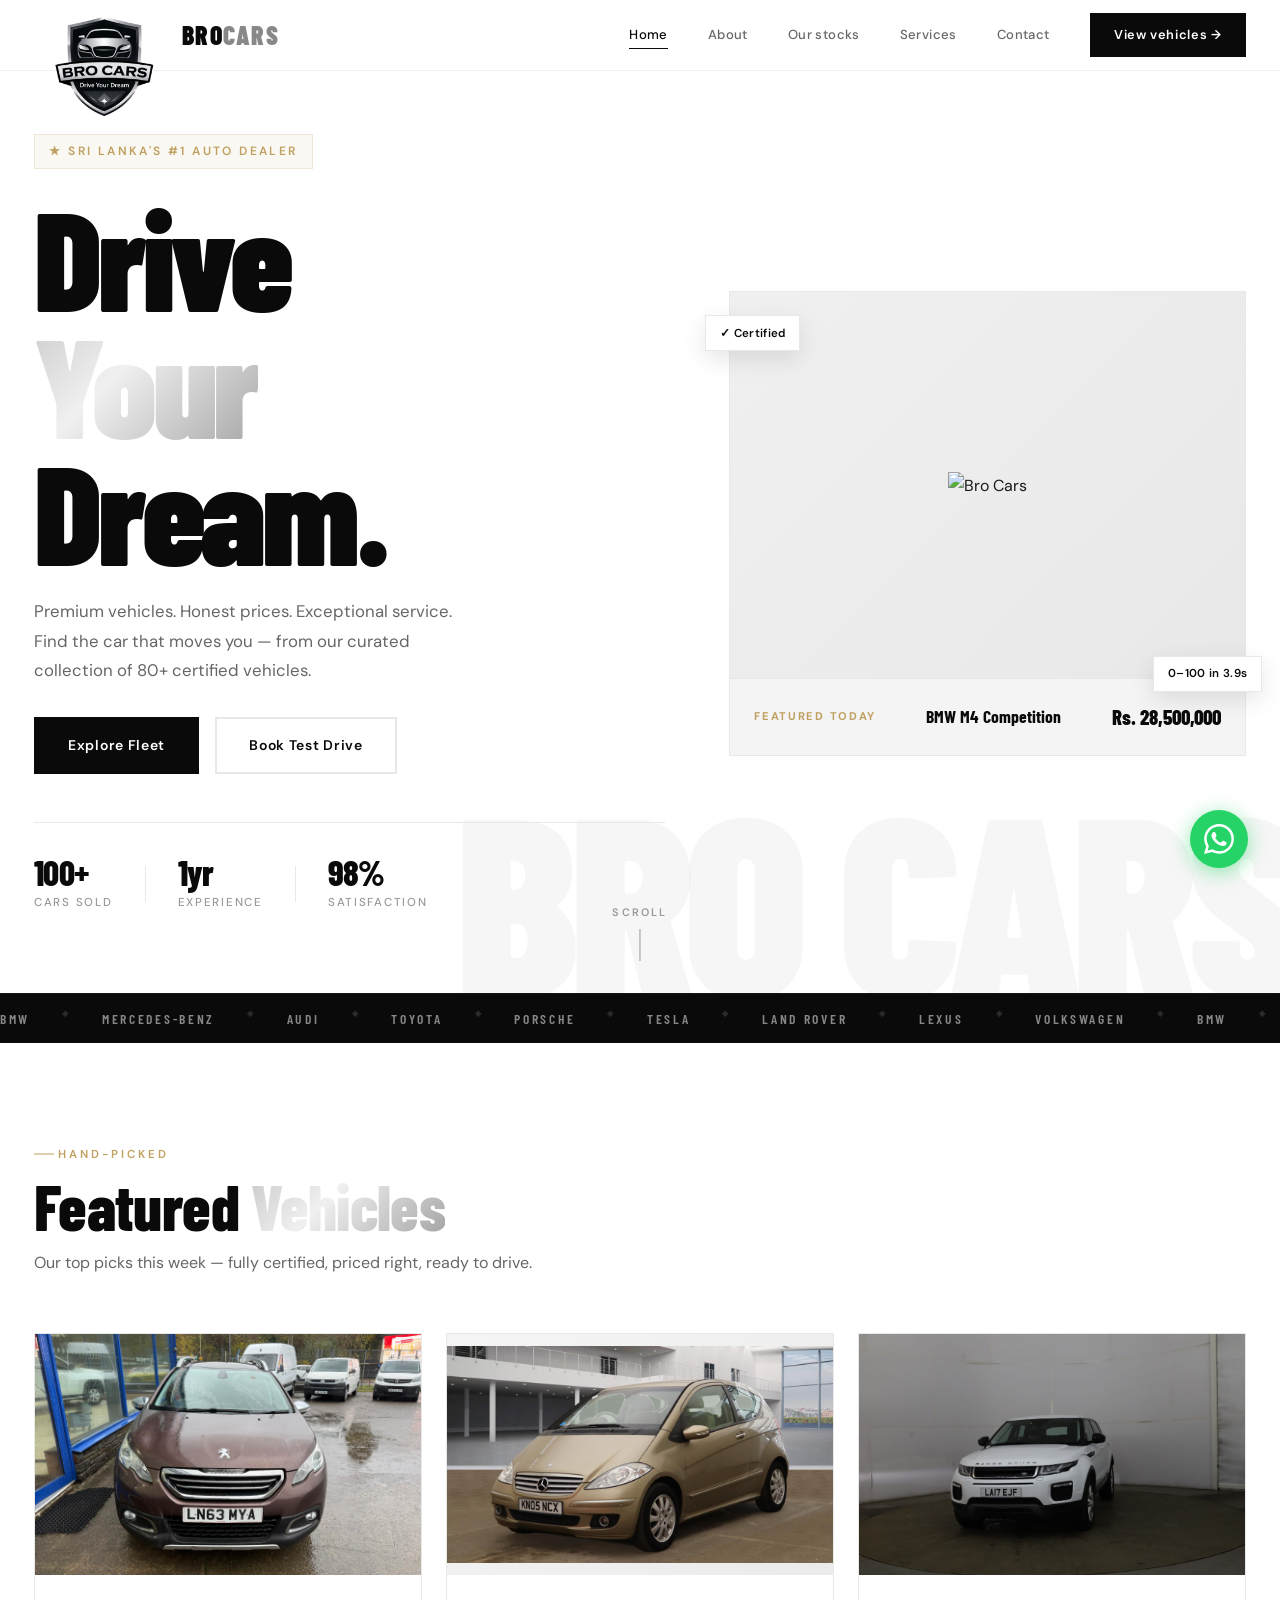
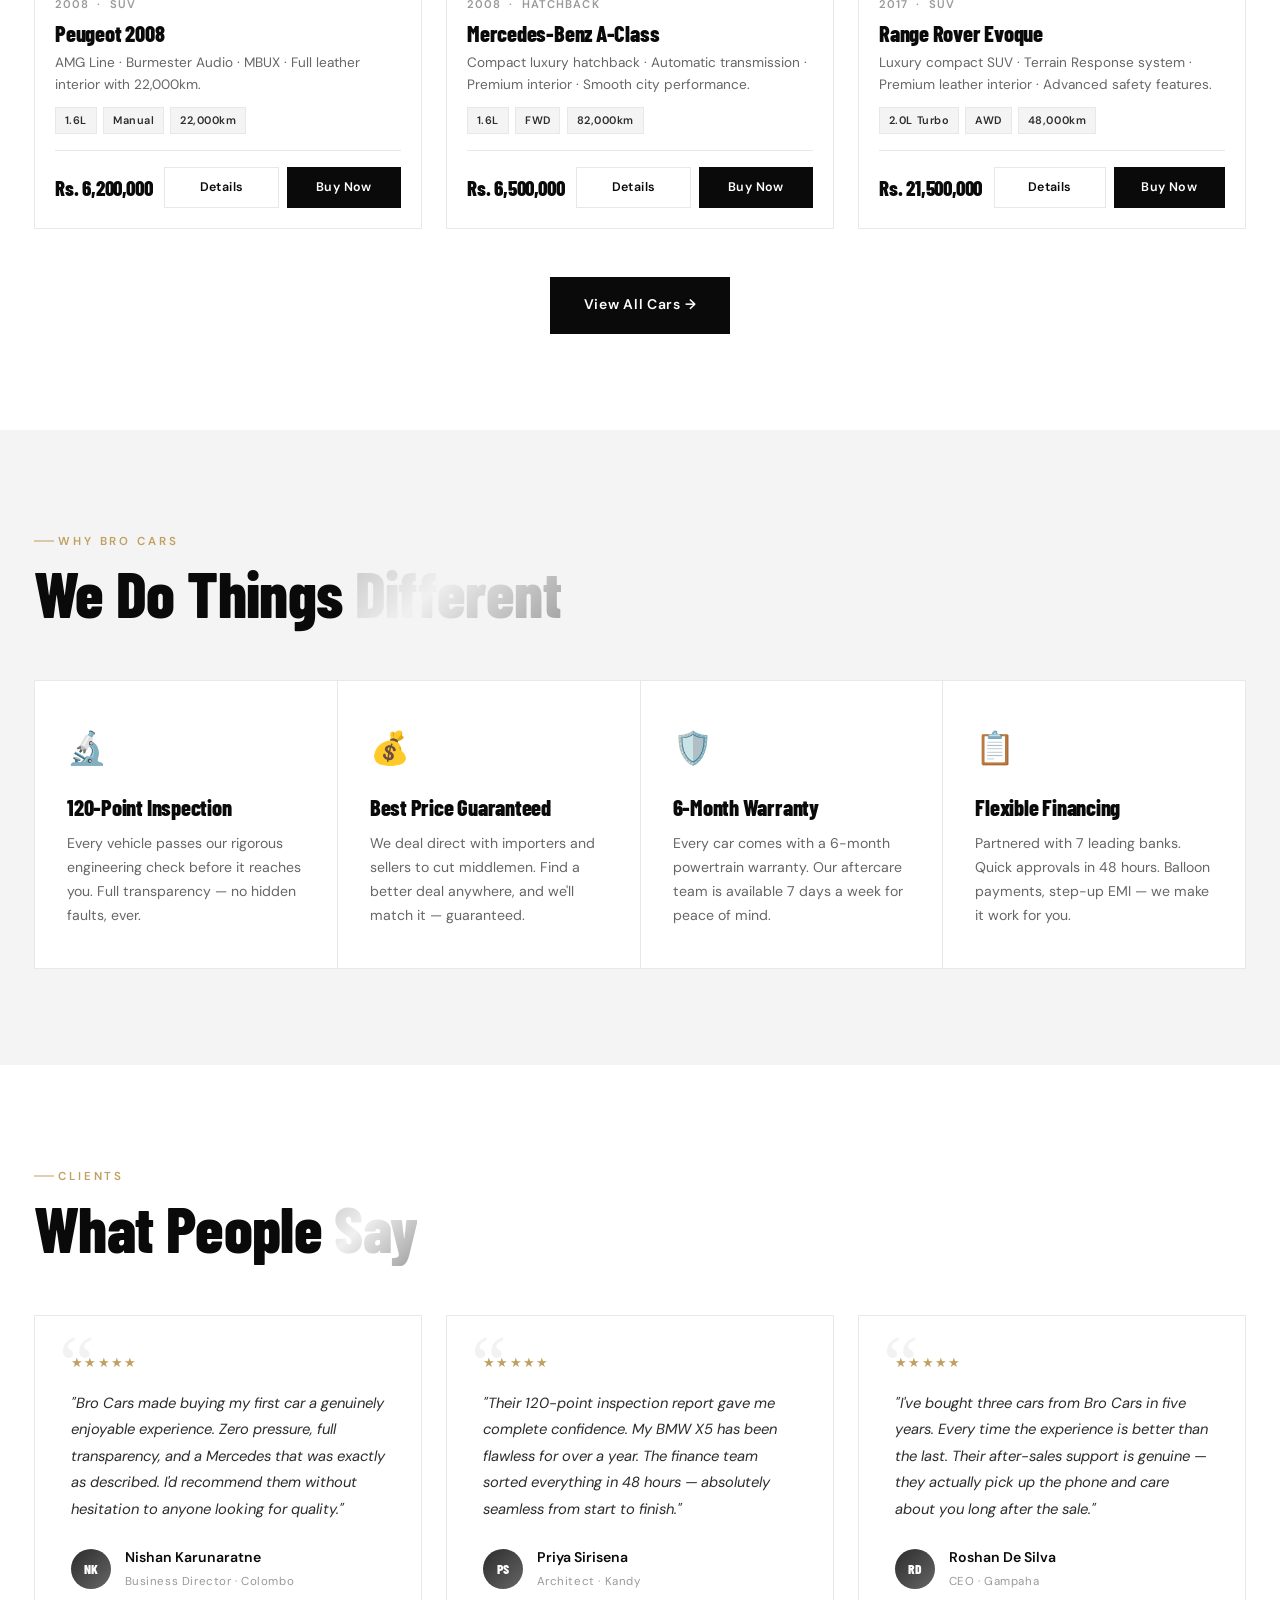
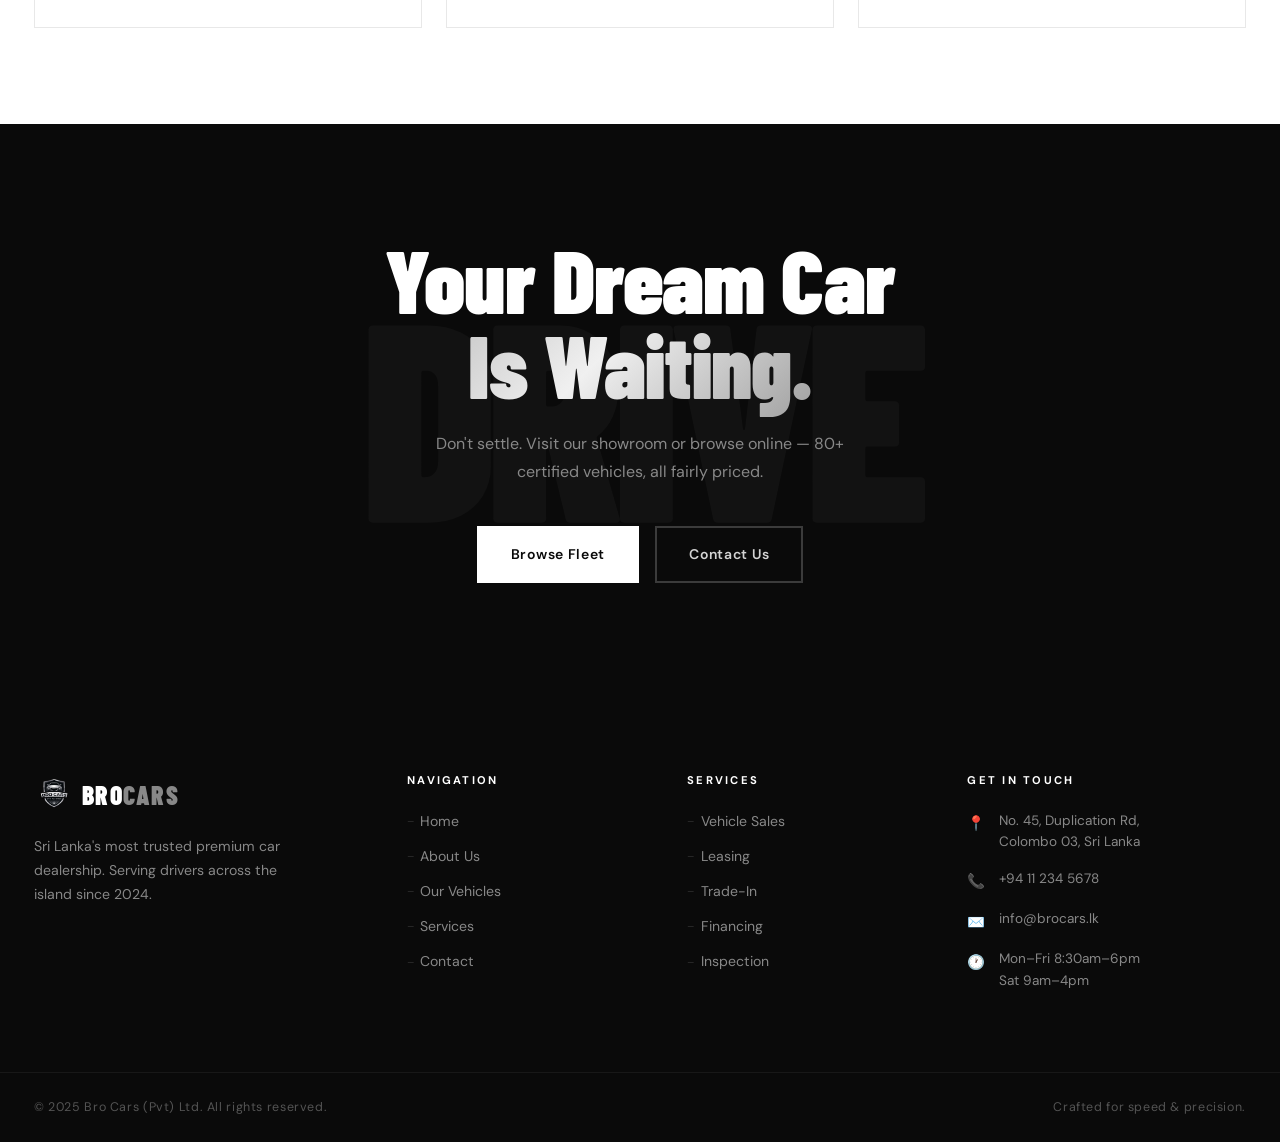
==== brocars/index.html @ c6e90026 "a1" ====
<!DOCTYPE html>
<html lang="en">
<head>
  <meta charset="UTF-8"/>
  <meta name="viewport" content="width=device-width, initial-scale=1.0"/>
  <meta name="description" content="Bro Cars – Drive Your Dream. Premium vehicles, unbeatable prices, expert service in Sri Lanka."/>
  <title>Bro Cars — Drive Your Dream</title>
  <link rel="preconnect" href="https://fonts.googleapis.com"/>
  <link rel="preconnect" href="https://fonts.gstatic.com" crossorigin/>
  <link href="https://fonts.googleapis.com/css2?family=Barlow+Condensed:wght@400;600;700;800;900&family=DM+Sans:wght@300;400;500;600&display=swap" rel="stylesheet"/>
  <link rel="stylesheet" href="style.css"/>
</head>
<body>

<!-- ═══ NAVBAR ═══ -->
<header class="navbar" id="navbar">
  <div class="nav-container">
    <a href="index.html" class="logo">
      <img src="logo.png" alt="Bro Cars" class="logo-img"/>
      <span class="logo-text">BRO<span class="logo-accent">CARS</span></span>
    </a>
    <nav class="nav-links" id="navLinks">
      <a href="index.html" class="nav-link active">Home</a>
      <a href="about.html" class="nav-link">About</a>
      <a href="cars.html" class="nav-link">Our stocks</a>
      <a href="services.html" class="nav-link">Services</a>
      <a href="contact.html" class="nav-link">Contact</a>
      <a href="cars.html" class="btn-nav">View vehicles →</a>
    </nav>
    <button class="hamburger" id="hamburger" aria-label="Menu">
      <span></span><span></span><span></span>
    </button>
  </div>
</header>

<!-- ═══ HERO ═══ -->
<section class="hero">
  <div class="hero-bg-text">BRO CARS</div>
  <div class="hero-container">
    <div class="hero-content">
      <div class="hero-badge">★ Sri Lanka's #1 Auto Dealer</div>
      <h1 class="hero-title">
        Drive<br/>
        <span class="hero-title-accent">Your</span><br/>
        Dream.
      </h1>
      <p class="hero-subtitle">Premium vehicles. Honest prices. Exceptional service. Find the car that moves you — from our curated collection of 80+ certified vehicles.</p>
      <div class="hero-actions">
        <a href="cars.html" class="btn-primary">Explore Fleet</a>
        <a href="contact.html" class="btn-ghost">Book Test Drive</a>
      </div>
      <div class="hero-stats">
        <div class="hero-stat">
          <span class="hero-stat-num">100+</span>
          <span class="hero-stat-label">Cars Sold</span>
        </div>
        <div class="hero-stat-divider"></div>
        <div class="hero-stat">
          <span class="hero-stat-num">1yr</span>
          <span class="hero-stat-label">Experience</span>
        </div>
        <div class="hero-stat-divider"></div>
        <div class="hero-stat">
          <span class="hero-stat-num">98%</span>
          <span class="hero-stat-label">Satisfaction</span>
        </div>
      </div>
    </div>
    <div class="hero-visual">
      <div class="hero-car-card">
        <div class="hero-car-img">
         <img src="https://tse1.mm.bing.net/th/id/OIP.rnr0ZgmH_JO2a24IDHhF6AHaEK?rs=1&pid=ImgDetMain&o=7&rm=3" alt="Bro Cars" class="BMW M4 COMPETITION"/>
          <div class="hero-car-shine"></div>
        </div>
        <div class="hero-car-info">
          <div class="hero-car-badge">Featured Today</div>
          <div class="hero-car-name">BMW M4 Competition</div>
          <div class="hero-car-price">Rs. 28,500,000</div>
        </div>
      </div>
      <div class="hero-float-tag hero-float-1">✓ Certified</div>
      <div class="hero-float-tag hero-float-2">0–100 in 3.9s</div>
    </div>
  </div>
  <div class="hero-scroll-hint">
    <span>Scroll</span>
    <div class="scroll-line"></div>
  </div>
</section>

<!-- ═══ MARQUEE STRIP ═══ -->
<div class="marquee-strip">
  <div class="marquee-track">
    <span>BMW</span><span>◈</span>
    <span>Mercedes-Benz</span><span>◈</span>
    <span>Audi</span><span>◈</span>
    <span>Toyota</span><span>◈</span>
    <span>Porsche</span><span>◈</span>
    <span>Tesla</span><span>◈</span>
    <span>Land Rover</span><span>◈</span>
    <span>Lexus</span><span>◈</span>
    <span>Volkswagen</span><span>◈</span>
    <span>BMW</span><span>◈</span>
    <span>Mercedes-Benz</span><span>◈</span>
    <span>Audi</span><span>◈</span>
    <span>Toyota</span><span>◈</span>
    <span>Porsche</span><span>◈</span>
    <span>Tesla</span><span>◈</span>
    <span>Land Rover</span><span>◈</span>
    <span>Lexus</span><span>◈</span>
    <span>Volkswagen</span><span>◈</span>
  </div>
</div>

<!-- ═══ FEATURED CARS ═══ -->
<section class="section" id="featured">
  <div class="container">
    <div class="section-header">
      <div class="section-tag">Hand-Picked</div>
      <h2 class="section-title">Featured <span class="text-silver">Vehicles</span></h2>
      <p class="section-sub">Our top picks this week — fully certified, priced right, ready to drive.</p>
    </div>
    <div class="cars-grid">

      <article class="car-card reveal">
        <div class="car-img-box">
          <div class="car-img-inner"><img src="images/peugo_1.jpeg"></div>
          <div class="car-overlay">
            <a href="contact.html" class="btn-overlay">Buy Now</a>
          </div>
          
        </div>
        <div class="car-info">
          <div class="car-meta"><span class="car-year">2008</span><span class="car-type">SUV</span></div>
          <h3 class="car-name">Peugeot 2008</h3>
          <p class="car-desc">AMG Line · Burmester Audio · MBUX · Full leather interior with 22,000km.</p>
          <div class="car-specs-row">
            <span class="spec-tag">1.6L</span>
            <span class="spec-tag">Manual</span>
            <span class="spec-tag">22,000km</span>
          </div>
          <div class="car-footer">
            <div class="car-price">Rs. 6,200,000</div>
            <div class="car-actions-row">
              <a href="cars.html" class="btn-card-ghost">Details</a>
              <a href="contact.html" class="btn-card-primary">Buy Now</a>
            </div>
          </div>
        </div>
      </article>

      <article class="car-card reveal">
  <div class="car-img-box">
    <div class="car-img-inner">
      <img src="images/sold_1.jpeg" alt="Mercedes Benz A Class">
    </div>

    <div class="car-overlay">
      <a href="contact.html" class="btn-overlay">Buy Now</a>
    </div>

  
  </div>

  <div class="car-info">

    <div class="car-meta">
      <span class="car-year">2008</span>
      <span class="car-type">Hatchback</span>
    </div>

    <h3 class="car-name">Mercedes-Benz A-Class</h3>

    <p class="car-desc">
      Compact luxury hatchback · Automatic transmission · Premium interior · Smooth city performance.
    </p>

    <div class="car-specs-row">
      <span class="spec-tag">1.6L</span>
      <span class="spec-tag">FWD</span>
      <span class="spec-tag">82,000km</span>
    </div>

    <div class="car-footer">
      <div class="car-price">Rs. 6,500,000</div>

      <div class="car-actions-row">
        <a href="cars.html" class="btn-card-ghost">Details</a>
        <a href="contact.html" class="btn-card-primary">Buy Now</a>
      </div>
    </div>

  </div>
</article>


      <article class="car-card reveal">
  <div class="car-img-box">
    <div class="car-img-inner">
      <img src="images/sold_2.jpeg" alt="Range Rover Evoque">
    </div>

    <div class="car-overlay">
      <a href="contact.html" class="btn-overlay">Buy Now</a>
    </div>

    
  </div>

  <div class="car-info">

    <div class="car-meta">
      <span class="car-year">2017</span>
      <span class="car-type">SUV</span>
    </div>

    <h3 class="car-name">Range Rover Evoque</h3>

    <p class="car-desc">
      Luxury compact SUV · Terrain Response system · Premium leather interior · Advanced safety features.
    </p>

    <div class="car-specs-row">
      <span class="spec-tag">2.0L Turbo</span>
      <span class="spec-tag">AWD</span>
      <span class="spec-tag">48,000km</span>
    </div>

    <div class="car-footer">
      <div class="car-price">Rs. 21,500,000</div>

      <div class="car-actions-row">
        <a href="cars.html" class="btn-card-ghost">Details</a>
        <a href="contact.html" class="btn-card-primary">Buy Now</a>
      </div>
    </div>

  </div>
</article>

    </div>
    <div class="section-cta">
      <a href="cars.html" class="btn-primary">View All Cars →</a>
    </div>
  </div>
</section>

<!-- ═══ WHY CHOOSE US ═══ -->
<section class="section why-section">
  <div class="container">
    <div class="section-header">
      <div class="section-tag">Why Bro Cars</div>
      <h2 class="section-title">We Do Things <span class="text-silver">Different</span></h2>
    </div>
    <div class="why-grid">
      <div class="why-card reveal">
        <div class="why-icon">🔬</div>
        <h3>120-Point Inspection</h3>
        <p>Every vehicle passes our rigorous engineering check before it reaches you. Full transparency — no hidden faults, ever.</p>
      </div>
      <div class="why-card reveal">
        <div class="why-icon">💰</div>
        <h3>Best Price Guaranteed</h3>
        <p>We deal direct with importers and sellers to cut middlemen. Find a better deal anywhere, and we'll match it — guaranteed.</p>
      </div>
      <div class="why-card reveal">
        <div class="why-icon">🛡️</div>
        <h3>6-Month Warranty</h3>
        <p>Every car comes with a 6-month powertrain warranty. Our aftercare team is available 7 days a week for peace of mind.</p>
      </div>
      <div class="why-card reveal">
        <div class="why-icon">📋</div>
        <h3>Flexible Financing</h3>
        <p>Partnered with 7 leading banks. Quick approvals in 48 hours. Balloon payments, step-up EMI — we make it work for you.</p>
      </div>
    </div>
  </div>
</section>

<!-- ═══ TESTIMONIALS ═══ -->
<section class="section testi-section">
  <div class="container">
    <div class="section-header">
      <div class="section-tag">Clients</div>
      <h2 class="section-title">What People <span class="text-silver">Say</span></h2>
    </div>
    <div class="testi-grid">
      <div class="testi-card reveal">
        <div class="testi-stars">★★★★★</div>
        <p class="testi-text">"Bro Cars made buying my first car a genuinely enjoyable experience. Zero pressure, full transparency, and a Mercedes that was exactly as described. I'd recommend them without hesitation to anyone looking for quality."</p>
        <div class="testi-author">
          <div class="testi-avatar">NK</div>
          <div>
            <div class="testi-name">Nishan Karunaratne</div>
            <div class="testi-role">Business Director · Colombo</div>
          </div>
        </div>
      </div>
      <div class="testi-card reveal">
        <div class="testi-stars">★★★★★</div>
        <p class="testi-text">"Their 120-point inspection report gave me complete confidence. My BMW X5 has been flawless for over a year. The finance team sorted everything in 48 hours — absolutely seamless from start to finish."</p>
        <div class="testi-author">
          <div class="testi-avatar">PS</div>
          <div>
            <div class="testi-name">Priya Sirisena</div>
            <div class="testi-role">Architect · Kandy</div>
          </div>
        </div>
      </div>
      <div class="testi-card reveal">
        <div class="testi-stars">★★★★★</div>
        <p class="testi-text">"I've bought three cars from Bro Cars in five years. Every time the experience is better than the last. Their after-sales support is genuine — they actually pick up the phone and care about you long after the sale."</p>
        <div class="testi-author">
          <div class="testi-avatar">RD</div>
          <div>
            <div class="testi-name">Roshan De Silva</div>
            <div class="testi-role">CEO · Gampaha</div>
          </div>
        </div>
      </div>
    </div>
  </div>
</section>

<!-- ═══ CTA BANNER ═══ -->
<section class="cta-section">
  <div class="cta-bg-text">DRIVE</div>
  <div class="container">
    <div class="cta-inner reveal">
      <h2 class="cta-title">Your Dream Car<br/><span>Is Waiting.</span></h2>
      <p class="cta-sub">Don't settle. Visit our showroom or browse online — 80+ certified vehicles, all fairly priced.</p>
      <div class="cta-btns">
        <a href="cars.html" class="btn-primary">Browse Fleet</a>
        <a href="contact.html" class="btn-ghost">Contact Us</a>
      </div>
    </div>
  </div>
</section>

<!-- ═══ FOOTER ═══ -->
<footer class="footer">
  <div class="footer-top">
    <div class="container">
      <div class="footer-grid">
        <div class="footer-brand">
          <a href="index.html" class="logo">
  <img src="logo.png" alt="Bro Cars" class="logo-img footer-logo">
  <span class="logo-text">BRO<span class="logo-accent">CARS</span></span>
</a>
          <p>Sri Lanka's most trusted premium car dealership. Serving drivers across the island since 2024.</p>
          
        </div>
        <div class="footer-col">
          <h4>Navigation</h4>
          <ul>
            <li><a href="index.html">Home</a></li>
            <li><a href="about.html">About Us</a></li>
            <li><a href="cars.html">Our Vehicles</a></li>
            <li><a href="services.html">Services</a></li>
            <li><a href="contact.html">Contact</a></li>
          </ul>
        </div>
        <div class="footer-col">
          <h4>Services</h4>
          <ul>
            <li><a href="services.html">Vehicle Sales</a></li>
            <li><a href="services.html">Leasing</a></li>
            <li><a href="services.html">Trade-In</a></li>
            <li><a href="services.html">Financing</a></li>
            <li><a href="services.html">Inspection</a></li>
          </ul>
        </div>
        <div class="footer-col footer-contact-col">
          <h4>Get In Touch</h4>
          <div class="footer-contact-item">
            <span class="fc-icon">📍</span>
            <span>No. 45, Duplication Rd,<br/>Colombo 03, Sri Lanka</span>
          </div>
          <div class="footer-contact-item">
            <span class="fc-icon">📞</span>
            <span>+94 11 234 5678</span>
          </div>
          <div class="footer-contact-item">
            <span class="fc-icon">✉️</span>
            <span>info@brocars.lk</span>
          </div>
          <div class="footer-contact-item">
            <span class="fc-icon">🕐</span>
            <span>Mon–Fri 8:30am–6pm<br/>Sat 9am–4pm</span>
          </div>
        </div>
      </div>
    </div>
  </div>
  <div class="footer-bottom">
    <div class="container">
      <span>© 2025 Bro Cars (Pvt) Ltd. All rights reserved.</span>
      <span>Crafted for speed &amp; precision.</span>
    </div>
  </div>
</footer>

<a href="https://wa.me/94778901234" class="whatsapp-float" target="_blank" title="Chat with us on WhatsApp">
  <svg viewBox="0 0 24 24" fill="currentColor"><path d="M17.472 14.382c-.297-.149-1.758-.867-2.03-.967-.273-.099-.471-.148-.67.15-.197.297-.767.966-.94 1.164-.173.199-.347.223-.644.075-.297-.15-1.255-.463-2.39-1.475-.883-.788-1.48-1.761-1.653-2.059-.173-.297-.018-.458.13-.606.134-.133.298-.347.446-.52.149-.174.198-.298.298-.497.099-.198.05-.371-.025-.52-.075-.149-.669-1.612-.916-2.207-.242-.579-.487-.5-.669-.51-.173-.008-.371-.01-.57-.01-.198 0-.52.074-.792.372-.272.297-1.04 1.016-1.04 2.479 0 1.462 1.065 2.875 1.213 3.074.149.198 2.096 3.2 5.077 4.487.709.306 1.262.489 1.694.625.712.227 1.36.195 1.871.118.571-.085 1.758-.719 2.006-1.413.248-.694.248-1.289.173-1.413-.074-.124-.272-.198-.57-.347m-5.421 7.403h-.004a9.87 9.87 0 01-5.031-1.378l-.361-.214-3.741.982.998-3.648-.235-.374a9.86 9.86 0 01-1.51-5.26c.001-5.45 4.436-9.884 9.888-9.884 2.64 0 5.122 1.03 6.988 2.898a9.825 9.825 0 012.893 6.994c-.003 5.45-4.437 9.884-9.885 9.884m8.413-18.297A11.815 11.815 0 0012.05 0C5.495 0 .16 5.335.157 11.892c0 2.096.547 4.142 1.588 5.945L.057 24l6.305-1.654a11.882 11.882 0 005.683 1.448h.005c6.554 0 11.89-5.335 11.893-11.893a11.821 11.821 0 00-3.48-8.413z"/></svg>
</a>
<script src="script.js"></script>
</body>
</html>
---- brocars/style.css ----
/* ============================================================
   BRO CARS — Complete Stylesheet
   Aesthetic: Editorial White / Metallic Precision
   Fonts: Barlow Condensed (display) + DM Sans (body)
   ============================================================ */

/* ── Google Fonts already loaded in HTML ── */

/* ═══ VARIABLES ═══ */
:root {
  --black: #0A0A0A;
  --ink: #1A1A1A;
  --dark: #2C2C2C;
  --mid: #666666;
  --muted: #999999;
  --light: #E8E8E8;
  --pale: #F4F4F4;
  --white: #FFFFFF;

  --silver: #B0B0B0;
  --silver-light: #D4D4D4;
  --silver-dark: #888888;
  --metallic: linear-gradient(135deg, #C8C8C8 0%, #F0F0F0 40%, #A0A0A0 100%);

  --accent: #C0A060;
  --accent-light: #D4B878;

  --neon: rgba(180, 180, 180, 0.6);

  --ff-display: 'Barlow Condensed', sans-serif;
  --ff-body: 'DM Sans', sans-serif;

  --ease: cubic-bezier(0.25, 0.46, 0.45, 0.94);
  --ease-out: cubic-bezier(0.16, 1, 0.3, 1);
  --t: 0.3s;
  --t-slow: 0.6s;

  --shadow-sm: 0 2px 8px rgba(0,0,0,0.08);
  --shadow-md: 0 8px 24px rgba(0,0,0,0.1);
  --shadow-lg: 0 20px 60px rgba(0,0,0,0.14);
  --shadow-xl: 0 40px 80px rgba(0,0,0,0.18);
}

/* ═══ RESET ═══ */
*, *::before, *::after { box-sizing: border-box; margin: 0; padding: 0; }
html { font-size: 16px; scroll-behavior: smooth; -webkit-font-smoothing: antialiased; }
body {
  background: var(--white);
  color: var(--ink);
  font-family: var(--ff-body);
  line-height: 1.7;
  overflow-x: hidden;
}
img { display: block; max-width: 100%; }
a { text-decoration: none; color: inherit; }
ul { list-style: none; }
button { font-family: var(--ff-body); cursor: pointer; }

/* ═══ SCROLLBAR ═══ */
::-webkit-scrollbar { width: 5px; }
::-webkit-scrollbar-track { background: var(--pale); }
::-webkit-scrollbar-thumb { background: var(--silver); border-radius: 3px; }

/* ═══ TYPOGRAPHY ═══ */
h1, h2, h3, h4 { font-family: var(--ff-display); line-height: 0.95; letter-spacing: -0.01em; color: var(--black); }
h1 { font-size: clamp(3.5rem, 9vw, 8rem); font-weight: 900; }
h2 { font-size: clamp(2.5rem, 5vw, 5rem); font-weight: 800; }
h3 { font-size: clamp(1.5rem, 3vw, 2.2rem); font-weight: 700; }
h4 { font-size: 1.2rem; font-weight: 700; }
p { color: var(--mid); font-size: 0.98rem; line-height: 1.75; }

.text-silver {
  background: var(--metallic);
  -webkit-background-clip: text;
  -webkit-text-fill-color: transparent;
  background-clip: text;
}

/* ═══ LAYOUT ═══ */
.container { max-width: 1260px; margin: 0 auto; padding: 0 1.5rem; }
.section { padding: 6rem 0; }
.section-header { margin-bottom: 3.5rem; }
.section-header.center { text-align: center; }
.section-header.center .section-sub { max-width: 560px; margin: 0 auto; }

.section-tag {
  display: inline-block;
  font-family: var(--ff-body);
  font-size: 0.72rem;
  font-weight: 600;
  letter-spacing: 0.25em;
  text-transform: uppercase;
  color: var(--accent);
  margin-bottom: 0.75rem;
  position: relative;
  padding-left: 1.5rem;
}
.section-tag::before {
  content: '';
  position: absolute; left: 0; top: 50%;
  width: 20px; height: 1px;
  background: var(--accent);
  transform: translateY(-50%);
}

.section-title { margin-bottom: 0.75rem; }
.section-sub { font-size: 1rem; color: var(--mid); margin-top: 0.5rem; }
.divider-line { width: 50px; height: 3px; background: var(--black); margin: 1.5rem 0; }

/* ═══ BUTTONS ═══ */
.btn-primary {
  display: inline-flex;
  align-items: center;
  gap: 0.5rem;
  padding: 0.9rem 2rem;
  background: var(--black);
  color: var(--white);
  font-family: var(--ff-body);
  font-size: 0.875rem;
  font-weight: 600;
  letter-spacing: 0.05em;
  border: 2px solid var(--black);
  transition: all var(--t) var(--ease);
  position: relative;
  overflow: hidden;
}
.btn-primary::before {
  content: '';
  position: absolute; inset: 0;
  background: linear-gradient(135deg, #C8C8C8, #888888);
  transform: translateX(-101%);
  transition: transform var(--t) var(--ease);
}
.btn-primary:hover { color: var(--black); border-color: var(--silver); }
.btn-primary:hover::before { transform: translateX(0); }
.btn-primary span, .btn-primary > * { position: relative; z-index: 1; }
.btn-primary:hover { box-shadow: 0 0 0 2px var(--silver-light), 0 8px 24px rgba(0,0,0,0.15); }

.btn-ghost {
  display: inline-flex;
  align-items: center;
  gap: 0.5rem;
  padding: 0.9rem 2rem;
  background: transparent;
  color: var(--black);
  font-family: var(--ff-body);
  font-size: 0.875rem;
  font-weight: 600;
  letter-spacing: 0.05em;
  border: 2px solid var(--light);
  transition: all var(--t) var(--ease);
}
.btn-ghost:hover {
  border-color: var(--black);
  background: var(--black);
  color: var(--white);
  box-shadow: var(--shadow-md);
}

.btn-nav {
  display: inline-flex;
  align-items: center;
  padding: 0.6rem 1.4rem;
  background: var(--black);
  color: var(--white);
  font-family: var(--ff-body);
  font-size: 0.8rem;
  font-weight: 600;
  letter-spacing: 0.05em;
  border: 2px solid var(--black);
  transition: all var(--t) var(--ease);
}
.btn-nav:hover {
  background: transparent;
  color: var(--black);
  box-shadow: 0 0 0 1px var(--silver-light);
}

.btn-card-primary {
  display: inline-flex;
  align-items: center;
  padding: 0.55rem 1.1rem;
  background: var(--black);
  color: var(--white);
  font-size: 0.78rem;
  font-weight: 600;
  letter-spacing: 0.03em;
  border: 1.5px solid var(--black);
  transition: all var(--t) var(--ease);
  flex: 1;
  justify-content: center;
}
.btn-card-primary:hover {
  background: var(--silver-dark);
  border-color: var(--silver-dark);
  box-shadow: 0 0 12px rgba(180,180,180,0.4);
}

.btn-card-ghost {
  display: inline-flex;
  align-items: center;
  padding: 0.55rem 1.1rem;
  background: transparent;
  color: var(--black);
  font-size: 0.78rem;
  font-weight: 600;
  letter-spacing: 0.03em;
  border: 1.5px solid var(--light);
  transition: all var(--t) var(--ease);
  flex: 1;
  justify-content: center;
}
.btn-card-ghost:hover {
  border-color: var(--black);
  background: var(--pale);
}

.btn-overlay {
  display: inline-flex;
  align-items: center;
  padding: 0.6rem 1.5rem;
  background: var(--white);
  color: var(--black);
  font-family: var(--ff-body);
  font-size: 0.78rem;
  font-weight: 700;
  letter-spacing: 0.05em;
  border: none;
  transition: all var(--t) var(--ease);
}
.btn-overlay:hover {
  background: var(--black);
  color: var(--white);
  box-shadow: 0 0 20px rgba(200,200,200,0.5);
}

/* ═══ REVEAL ANIMATIONS ═══ */
.reveal {
  opacity: 0;
  transform: translateY(28px);
  transition: opacity 0.65s var(--ease-out), transform 0.65s var(--ease-out);
}
.reveal.visible { opacity: 1; transform: translateY(0); }

/* ═══ NAVBAR ═══ */
.navbar {
  position: fixed; top: 0; left: 0; right: 0;
  z-index: 1000;
  background: rgba(255,255,255,0.94);
  backdrop-filter: blur(16px);
  border-bottom: 1px solid rgba(0,0,0,0.06);
  transition: all var(--t) var(--ease);
}
.navbar.scrolled {
  background: rgba(255,255,255,0.98);
  border-bottom-color: rgba(0,0,0,0.12);
  box-shadow: var(--shadow-sm);
}
.nav-container {
  max-width: 1260px;
  margin: 0 auto;
  padding: 0 1.5rem;
  height: 70px;
  display: flex;
  align-items: center;
  justify-content: space-between;
}
.logo {
  display: flex;
  align-items: center;
  gap: 0.5rem;
  font-family: var(--ff-display);
  font-size: 1.6rem;
  font-weight: 900;
  letter-spacing: 0.05em;
  color: var(--black);
}
.logo-img {
  margin-top: 30%;
  height: 140px;
  width: auto;
  max-width: 180px;
  object-fit: contain;
  display: block;
  image-rendering: -webkit-optimize-contrast;
  transition: opacity 0.2s ease;
}

/* Footer logo smaller */
.footer-logo {
  height: 40px;
  width: auto; /* keep aspect ratio */
  margin-top: 0; /* remove any extra margin from header */
}
.logo-icon { color: var(--silver-dark); font-size: 1.1rem; }

.logo-text { line-height: 1; }
.logo-accent { color: var(--silver-dark); }

.nav-links {
  display: flex;
  align-items: center;
  gap: 2.5rem;
}
.nav-link {
  font-family: var(--ff-body);
  font-size: 0.82rem;
  font-weight: 500;
  color: var(--mid);
  letter-spacing: 0.03em;
  position: relative;
  transition: color var(--t);
}
.nav-link::after {
  content: '';
  position: absolute;
  bottom: -3px; left: 0;
  width: 0; height: 1.5px;
  background: var(--black);
  transition: width var(--t) var(--ease);
}
.nav-link:hover, .nav-link.active { color: var(--black); }
.nav-link:hover::after, .nav-link.active::after { width: 100%; }

.hamburger {
  display: none;
  flex-direction: column;
  gap: 5px;
  background: none;
  border: none;
  padding: 5px;
  cursor: pointer;
}
.hamburger span {
  display: block;
  width: 22px; height: 1.5px;
  background: var(--black);
  transition: all var(--t) var(--ease);
}
.hamburger.open span:nth-child(1) { transform: translateY(6.5px) rotate(45deg); }
.hamburger.open span:nth-child(2) { opacity: 0; }
.hamburger.open span:nth-child(3) { transform: translateY(-6.5px) rotate(-45deg); }

/* ═══ HERO ═══ */
.hero {
  min-height: 100vh;
  background: var(--white);
  position: relative;
  display: flex;
  align-items: center;
  overflow: hidden;
  padding-top: 70px;
}
.hero-bg-text {
  position: absolute;
  bottom: -2rem; right: -1rem;
  font-family: var(--ff-display);
  font-size: clamp(8rem, 20vw, 22rem);
  font-weight: 900;
  color: rgba(0,0,0,0.035);
  line-height: 1;
  pointer-events: none;
  user-select: none;
  letter-spacing: -0.04em;
}
.hero-container {
  max-width: 1260px;
  margin: 0 auto;
  padding: 4rem 1.5rem 5rem;
  display: grid;
  grid-template-columns: 1.1fr 0.9fr;
  gap: 4rem;
  align-items: center;
  width: 100%;
}
.hero-badge {
  display: inline-flex;
  align-items: center;
  gap: 0.4rem;
  font-family: var(--ff-body);
  font-size: 0.75rem;
  font-weight: 600;
  letter-spacing: 0.2em;
  text-transform: uppercase;
  color: var(--accent);
  background: rgba(192, 160, 96, 0.08);
  border: 1px solid rgba(192,160,96,0.2);
  padding: 0.4rem 0.9rem;
  margin-bottom: 1.5rem;
  display: inline-block;
}
.hero-title {
  font-size: clamp(5rem, 11vw, 10rem);
  font-weight: 900;
  line-height: 0.9;
  letter-spacing: -0.03em;
  margin-bottom: 1.5rem;
  animation: fadeUp 0.8s var(--ease-out) both;
}
.hero-title-accent {
  background: var(--metallic);
  -webkit-background-clip: text;
  -webkit-text-fill-color: transparent;
  background-clip: text;
}
.hero-subtitle {
  font-size: 1.05rem;
  color: var(--mid);
  max-width: 420px;
  line-height: 1.75;
  margin-bottom: 2rem;
  animation: fadeUp 0.8s 0.1s var(--ease-out) both;
}
.hero-actions {
  display: flex;
  gap: 1rem;
  flex-wrap: wrap;
  animation: fadeUp 0.8s 0.2s var(--ease-out) both;
}
.hero-stats {
  display: flex;
  align-items: center;
  gap: 2rem;
  margin-top: 3rem;
  padding-top: 2rem;
  border-top: 1px solid var(--light);
  animation: fadeUp 0.8s 0.3s var(--ease-out) both;
}
.hero-stat { text-align: left; }
.hero-stat-num {
  display: block;
  font-family: var(--ff-display);
  font-size: 2.2rem;
  font-weight: 800;
  color: var(--black);
  line-height: 1;
  letter-spacing: -0.02em;
}
.hero-stat-label {
  display: block;
  font-size: 0.72rem;
  font-weight: 500;
  text-transform: uppercase;
  letter-spacing: 0.15em;
  color: var(--muted);
  margin-top: 0.2rem;
}
.hero-stat-divider { width: 1px; height: 36px; background: var(--light); }

/* Hero Visual */
.hero-visual {
  position: relative;
  animation: fadeIn 1s 0.2s var(--ease-out) both;
}
.hero-car-card {
  background: var(--pale);
  border: 1px solid var(--light);
  position: relative;
  overflow: hidden;
}
.hero-car-card::before {
  content: '';
  position: absolute; top: 0; left: 0; right: 0;
  height: 3px;
  background: linear-gradient(90deg, transparent, var(--silver), transparent);
}
.hero-car-img {
  aspect-ratio: 4/3;
  display: flex;
  align-items: center;
  justify-content: center;
  background: linear-gradient(135deg, #f0f0f0 0%, #e8e8e8 100%);
  position: relative;
  overflow: hidden;
}
.car-emoji-hero { font-size: 7rem; user-select: none; }
.hero-car-shine {
  position: absolute; inset: 0;
  background: linear-gradient(120deg, transparent 20%, rgba(255,255,255,0.4) 50%, transparent 80%);
  transform: translateX(-100%);
  animation: shine 3s 1s infinite;
}
@keyframes shine {
  0% { transform: translateX(-100%); }
  30%, 100% { transform: translateX(100%); }
}
.hero-car-info {
  padding: 1.25rem 1.5rem;
  display: flex;
  align-items: center;
  justify-content: space-between;
  border-top: 1px solid var(--light);
}
.hero-car-badge {
  font-size: 0.7rem;
  font-weight: 700;
  letter-spacing: 0.15em;
  text-transform: uppercase;
  color: var(--accent);
}
.hero-car-name {
  font-family: var(--ff-display);
  font-size: 1.1rem;
  font-weight: 700;
  color: var(--black);
}
.hero-car-price {
  font-family: var(--ff-display);
  font-size: 1.3rem;
  font-weight: 800;
  color: var(--black);
}
.hero-float-tag {
  position: absolute;
  background: var(--white);
  border: 1px solid var(--light);
  padding: 0.45rem 0.85rem;
  font-family: var(--ff-body);
  font-size: 0.72rem;
  font-weight: 600;
  color: var(--black);
  box-shadow: var(--shadow-md);
  letter-spacing: 0.03em;
}
.hero-float-1 { top: 1.5rem; left: -1.5rem; }
.hero-float-2 { bottom: 4rem; right: -1rem; }
.hero-scroll-hint {
  position: absolute;
  bottom: 2rem; left: 50%;
  transform: translateX(-50%);
  display: flex;
  flex-direction: column;
  align-items: center;
  gap: 0.5rem;
  font-family: var(--ff-body);
  font-size: 0.68rem;
  font-weight: 600;
  letter-spacing: 0.2em;
  text-transform: uppercase;
  color: var(--muted);
}
.scroll-line {
  width: 1px; height: 32px;
  background: var(--muted);
  animation: scrollPulse 2s infinite;
}
@keyframes scrollPulse {
  0%, 100% { opacity: 0.3; transform: scaleY(0.6); }
  50% { opacity: 1; transform: scaleY(1); }
}

/* ═══ MARQUEE STRIP ═══ */
.marquee-strip {
  background: var(--black);
  padding: 0.8rem 0;
  overflow: hidden;
  border-top: 1px solid rgba(255,255,255,0.05);
}
.marquee-track {
  display: flex;
  gap: 2rem;
  white-space: nowrap;
  animation: marquee 20s linear infinite;
  width: max-content;
}
.marquee-track span {
  font-family: var(--ff-display);
  font-size: 0.85rem;
  font-weight: 600;
  letter-spacing: 0.2em;
  text-transform: uppercase;
  color: var(--silver-dark);
}
.marquee-track span:nth-child(even) { color: rgba(255,255,255,0.15); font-size: 0.5rem; }
@keyframes marquee {
  from { transform: translateX(0); }
  to { transform: translateX(-50%); }
}

/* ═══ CAR CARDS ═══ */
.cars-grid {
  display: grid;
  grid-template-columns: repeat(3, 1fr);
  gap: 1.5rem;
}
.cars-grid-full {
  grid-template-columns: repeat(auto-fill, minmax(290px, 1fr));
}
.car-card {
  background: var(--white);
  border: 1px solid var(--light);
  transition: all var(--t) var(--ease);
  position: relative;
  overflow: hidden;
}
.car-card:hover {
  transform: translateY(-6px);
  border-color: var(--silver-light);
  box-shadow: var(--shadow-lg), 0 0 0 1px var(--silver-light);
}
.car-card::after {
  content: '';
  position: absolute; top: 0; left: 0; right: 0;
  height: 2px;
  background: linear-gradient(90deg, transparent, var(--silver), transparent);
  opacity: 0;
  transition: opacity var(--t);
}
.car-card:hover::after { opacity: 1; }
.car-img-box {
  position: relative;
  aspect-ratio: 16/10;
  background: var(--pale);
  overflow: hidden;
  display: flex;
  align-items: center;
  justify-content: center;
}
.car-img-inner {
  width: 100%; height: 100%;
  display: flex;
  align-items: center;
  justify-content: center;
  background: linear-gradient(135deg, #f5f5f5 0%, #ebebeb 100%);
  transition: transform 0.6s var(--ease);
}
.car-card:hover .car-img-inner { transform: scale(1.04); }
.car-emoji { font-size: 5rem; user-select: none; }
.car-overlay {
  position: absolute; inset: 0;
  background: rgba(10,10,10,0.55);
  display: flex;
  align-items: center;
  justify-content: center;
  opacity: 0;
  transition: opacity var(--t) var(--ease);
  backdrop-filter: blur(2px);
}
.car-card:hover .car-overlay { opacity: 1; }
.car-badge {
  position: absolute; top: 0.75rem; left: 0.75rem;
  background: var(--black);
  color: var(--white);
  font-family: var(--ff-body);
  font-size: 0.65rem;
  font-weight: 700;
  letter-spacing: 0.1em;
  text-transform: uppercase;
  padding: 0.25rem 0.6rem;
}
.new-badge { background: #1a6b3c; }
.eco-badge { background: #1a5b6b; }
.car-info { padding: 1.25rem; }
.car-meta {
  display: flex;
  align-items: center;
  gap: 0.5rem;
  margin-bottom: 0.4rem;
}
.car-year, .car-type {
  font-size: 0.7rem;
  font-weight: 600;
  letter-spacing: 0.1em;
  text-transform: uppercase;
  color: var(--muted);
}
.car-year::after { content: '·'; margin-left: 0.5rem; }
.car-name {
  font-family: var(--ff-display);
  font-size: 1.4rem;
  font-weight: 800;
  color: var(--black);
  letter-spacing: -0.01em;
  margin-bottom: 0.4rem;
  line-height: 1.1;
}
.car-desc { font-size: 0.85rem; color: var(--mid); line-height: 1.6; margin-bottom: 0.75rem; }
.car-specs-row {
  display: flex;
  flex-wrap: wrap;
  gap: 0.4rem;
  margin-bottom: 1rem;
}
.spec-tag {
  font-family: var(--ff-body);
  font-size: 0.68rem;
  font-weight: 600;
  letter-spacing: 0.05em;
  color: var(--dark);
  background: var(--pale);
  border: 1px solid var(--light);
  padding: 0.2rem 0.55rem;
}
.car-footer {
  display: flex;
  align-items: center;
  justify-content: space-between;
  gap: 0.75rem;
  flex-wrap: wrap;
  border-top: 1px solid var(--light);
  padding-top: 1rem;
}
.car-price {
  font-family: var(--ff-display);
  font-size: 1.3rem;
  font-weight: 800;
  color: var(--black);
  letter-spacing: -0.01em;
  white-space: nowrap;
}
.car-actions-row {
  display: flex;
  gap: 0.5rem;
  flex: 1;
  min-width: 180px;
}

.section-cta { text-align: center; margin-top: 3rem; }

/* ═══ WHY SECTION ═══ */
.why-section { background: var(--pale); }
.why-grid {
  display: grid;
  grid-template-columns: repeat(4, 1fr);
  gap: 1px;
  background: var(--light);
  border: 1px solid var(--light);
}
.why-card {
  background: var(--white);
  padding: 2.5rem 2rem;
  transition: background var(--t);
  position: relative;
}
.why-card:hover { background: var(--pale); }
.why-icon { font-size: 2rem; margin-bottom: 1.25rem; display: block; }
.why-card h3 {
  font-family: var(--ff-display);
  font-size: 1.4rem;
  font-weight: 800;
  color: var(--black);
  margin-bottom: 0.75rem;
  line-height: 1.1;
}
.why-card p { font-size: 0.88rem; line-height: 1.7; }

/* ═══ TESTIMONIALS ═══ */
.testi-section { background: var(--white); }
.testi-grid {
  display: grid;
  grid-template-columns: repeat(3, 1fr);
  gap: 1.5rem;
}
.testi-card {
  border: 1px solid var(--light);
  padding: 2.25rem;
  position: relative;
  transition: all var(--t) var(--ease);
}
.testi-card:hover {
  border-color: var(--silver-light);
  box-shadow: var(--shadow-md);
  transform: translateY(-4px);
}
.testi-card::before {
  content: '\201C';
  position: absolute;
  top: 0.5rem; left: 1.5rem;
  font-family: Georgia, serif;
  font-size: 5rem;
  color: rgba(0,0,0,0.05);
  line-height: 1;
}
.testi-stars {
  font-size: 0.8rem;
  color: var(--accent);
  letter-spacing: 0.1em;
  margin-bottom: 1rem;
}
.testi-text {
  font-size: 0.92rem;
  font-style: italic;
  line-height: 1.8;
  color: var(--dark);
  margin-bottom: 1.5rem;
}
.testi-author { display: flex; align-items: center; gap: 0.85rem; }
.testi-avatar {
  width: 40px; height: 40px;
  border-radius: 50%;
  background: linear-gradient(135deg, var(--dark), var(--mid));
  display: flex;
  align-items: center;
  justify-content: center;
  font-family: var(--ff-display);
  font-size: 0.85rem;
  font-weight: 800;
  color: var(--white);
  flex-shrink: 0;
}
.testi-name { font-size: 0.88rem; font-weight: 600; color: var(--black); }
.testi-role { font-size: 0.72rem; color: var(--muted); letter-spacing: 0.05em; margin-top: 0.1rem; }

/* ═══ CTA SECTION ═══ */
.cta-section {
  background: var(--black);
  padding: 7rem 0;
  position: relative;
  overflow: hidden;
}
.cta-bg-text {
  position: absolute;
  top: 50%; left: 50%;
  transform: translate(-50%, -50%);
  font-family: var(--ff-display);
  font-size: clamp(8rem, 22vw, 25rem);
  font-weight: 900;
  color: rgba(255,255,255,0.03);
  white-space: nowrap;
  letter-spacing: -0.04em;
  pointer-events: none;
  user-select: none;
}
.cta-inner { text-align: center; position: relative; z-index: 1; }
.cta-title {
  font-size: clamp(3rem, 7vw, 7rem);
  font-weight: 900;
  color: var(--white);
  line-height: 0.95;
  margin-bottom: 1.5rem;
}
.cta-title span {
  background: var(--metallic);
  -webkit-background-clip: text;
  -webkit-text-fill-color: transparent;
  background-clip: text;
}
.cta-sub { color: var(--silver-dark); font-size: 1rem; max-width: 420px; margin: 0 auto 2.5rem; }
.cta-btns { display: flex; gap: 1rem; justify-content: center; flex-wrap: wrap; }
.cta-section .btn-primary {
  background: var(--white);
  color: var(--black);
  border-color: var(--white);
}
.cta-section .btn-primary::before {
  background: linear-gradient(135deg, #C8C8C8, #888888);
}
.cta-section .btn-primary:hover { color: var(--black); }
.cta-section .btn-ghost {
  color: var(--silver-light);
  border-color: rgba(255,255,255,0.2);
}
.cta-section .btn-ghost:hover {
  background: var(--white);
  color: var(--black);
  border-color: var(--white);
}

/* ═══ PAGE HERO ═══ */
.page-hero {
  padding: 9rem 0 5rem;
  background: var(--white);
  position: relative;
  overflow: hidden;
  border-bottom: 1px solid var(--light);
}
.page-hero-bg-text {
  position: absolute;
  bottom: -1.5rem; right: 0;
  font-family: var(--ff-display);
  font-size: clamp(6rem, 16vw, 18rem);
  font-weight: 900;
  color: rgba(0,0,0,0.03);
  line-height: 1;
  pointer-events: none;
  letter-spacing: -0.04em;
}
.page-hero-content { position: relative; z-index: 1; }
.page-breadcrumb {
  display: flex;
  align-items: center;
  gap: 0.5rem;
  font-size: 0.75rem;
  font-weight: 500;
  letter-spacing: 0.1em;
  text-transform: uppercase;
  color: var(--muted);
  margin-bottom: 1rem;
}
.page-breadcrumb a { color: var(--muted); transition: color var(--t); }
.page-breadcrumb a:hover { color: var(--black); }
.page-breadcrumb span { color: var(--accent); }
.page-hero-title {
  font-size: clamp(4rem, 10vw, 9rem);
  font-weight: 900;
  line-height: 0.92;
  margin-bottom: 1.25rem;
  letter-spacing: -0.03em;
}
.page-hero-title span {
  background: var(--metallic);
  -webkit-background-clip: text;
  -webkit-text-fill-color: transparent;
  background-clip: text;
}
.page-hero-sub { font-size: 1rem; color: var(--mid); max-width: 440px; }

/* ═══ FILTER BAR ═══ */
.filter-bar {
  background: var(--pale);
  border-bottom: 1px solid var(--light);
  padding: 1rem 0;
}
.filter-inner {
  display: flex;
  align-items: center;
  gap: 1rem;
  flex-wrap: wrap;
}
.filter-label {
  font-size: 0.72rem;
  font-weight: 600;
  letter-spacing: 0.15em;
  text-transform: uppercase;
  color: var(--muted);
  flex-shrink: 0;
}
.filter-btns { display: flex; gap: 0.5rem; flex-wrap: wrap; }
.filter-btn {
  padding: 0.45rem 1.1rem;
  background: var(--white);
  color: var(--mid);
  border: 1px solid var(--light);
  font-family: var(--ff-body);
  font-size: 0.78rem;
  font-weight: 600;
  letter-spacing: 0.05em;
  cursor: pointer;
  transition: all var(--t) var(--ease);
}
.filter-btn:hover { border-color: var(--silver); color: var(--black); }
.filter-btn.active {
  background: var(--black);
  color: var(--white);
  border-color: var(--black);
}
.no-results {
  text-align: center;
  padding: 5rem 2rem;
}
.no-results-icon { font-size: 3rem; margin-bottom: 1rem; }
.no-results h3 { font-family: var(--ff-display); font-size: 1.8rem; color: var(--black); margin-bottom: 0.5rem; }
.no-results p { color: var(--mid); }
.no-results a { color: var(--black); text-decoration: underline; }

/* ═══ ABOUT PAGE ═══ */
.about-grid {
  display: grid;
  grid-template-columns: 1fr 1fr;
  gap: 5rem;
  align-items: center;
}
.about-visual { position: relative; }

.about-img-box::before {
  content: '';
  position: absolute; top: 0; left: 0; right: 0; height: 3px;
  background: linear-gradient(90deg, transparent, var(--silver), transparent);
}
.about-img-inner {
  font-size: 6rem;
  color: rgba(0,0,0,0.08);
  user-select: none;
}
.about-img-tag {
  position: absolute; bottom: 1.25rem; right: 1.25rem;
  background: var(--black);
  color: var(--white);
  font-family: var(--ff-display);
  font-size: 1rem;
  font-weight: 800;
  padding: 0.5rem 1rem;
  letter-spacing: 0.1em;
}
.about-accent-box {
  position: absolute;
  bottom: -1.5rem; left: -1.5rem;
  background: var(--white);
  border: 1px solid var(--light);
  padding: 1.25rem 1.75rem;
  box-shadow: var(--shadow-lg);
  display: flex;
  flex-direction: column;
  align-items: center;
}
.about-accent-num {
  font-family: var(--ff-display);
  font-size: 3rem;
  font-weight: 900;
  color: var(--black);
  line-height: 1;
}
.about-accent-label {
  font-size: 0.72rem;
  font-weight: 600;
  letter-spacing: 0.1em;
  text-transform: uppercase;
  color: var(--muted);
  margin-top: 0.3rem;
}
.about-text p { margin-bottom: 0; }
.about-ctas { display: flex; gap: 1rem; flex-wrap: wrap; }

/* Mission Vision */
.mv-section { background: var(--pale); }
.mv-grid {
  display: grid;
  grid-template-columns: repeat(3, 1fr);
  gap: 1.5rem;
}
.mv-card {
  background: var(--white);
  border: 1px solid var(--light);
  padding: 2.5rem;
  position: relative;
  transition: all var(--t) var(--ease);
}
.mv-card:hover {
  border-color: var(--silver-light);
  box-shadow: var(--shadow-md);
  transform: translateY(-4px);
}
.mv-card::before {
  content: '';
  position: absolute; top: 0; left: 0; bottom: 0;
  width: 3px;
  background: linear-gradient(180deg, var(--silver), transparent);
  opacity: 0;
  transition: opacity var(--t);
}
.mv-card:hover::before { opacity: 1; }
.mv-icon { font-size: 2rem; margin-bottom: 1rem; display: block; }
.mv-card h3 {
  font-family: var(--ff-display);
  font-size: 1.6rem;
  font-weight: 800;
  color: var(--black);
  margin-bottom: 0.75rem;
}
.mv-card p { font-size: 0.9rem; }

/* Stats */
.stats-section {
  background: var(--black);
  padding: 4rem 0;
}
.stats-grid {
  display: grid;
  grid-template-columns: repeat(4, 1fr);
  gap: 2px;
  background: rgba(255,255,255,0.05);
}
.stat-item {
  background: var(--black);
  padding: 2.5rem 2rem;
  text-align: center;
  transition: background var(--t);
}
.stat-item:hover { background: #141414; }
.stat-num {
  font-family: var(--ff-display);
  font-size: 3.5rem;
  font-weight: 900;
  color: var(--white);
  line-height: 1;
  letter-spacing: -0.02em;
  background: var(--metallic);
  -webkit-background-clip: text;
  -webkit-text-fill-color: transparent;
  background-clip: text;
}
.stat-label {
  font-size: 0.72rem;
  font-weight: 600;
  letter-spacing: 0.15em;
  text-transform: uppercase;
  color: var(--silver-dark);
  margin-top: 0.5rem;
}

/* Team */
.team-grid {
  display: grid;
  grid-template-columns: repeat(4, 1fr);
  gap: 1.5rem;
}
.team-card {
  border: 1px solid var(--light);
  padding: 2rem 1.5rem;
  text-align: center;
  transition: all var(--t) var(--ease);
}
.team-card:hover {
  border-color: var(--silver-light);
  box-shadow: var(--shadow-md);
  transform: translateY(-4px);
}
.team-avatar {
  width: 72px; height: 72px;
  border-radius: 50%;
  background: linear-gradient(135deg, var(--dark), var(--mid));
  display: flex;
  align-items: center;
  justify-content: center;
  font-family: var(--ff-display);
  font-size: 1.4rem;
  font-weight: 900;
  color: var(--white);
  margin: 0 auto 1.25rem;
  border: 2px solid var(--light);
}
.team-name {
  font-family: var(--ff-display);
  font-size: 1.25rem;
  font-weight: 800;
  color: var(--black);
  margin-bottom: 0.3rem;
  line-height: 1.1;
}
.team-role {
  font-size: 0.7rem;
  font-weight: 600;
  letter-spacing: 0.15em;
  text-transform: uppercase;
  color: var(--accent);
  margin-bottom: 0.75rem;
}
.team-bio { font-size: 0.84rem; color: var(--mid); line-height: 1.65; }

/* ═══ SERVICES PAGE ═══ */
.services-grid {
  display: grid;
  grid-template-columns: repeat(2, 1fr);
  gap: 1.5rem;
}
.service-card {
  border: 1px solid var(--light);
  padding: 3rem;
  display: flex;
  gap: 2rem;
  transition: all var(--t) var(--ease);
  position: relative;
  overflow: hidden;
}
.service-card::after {
  content: '';
  position: absolute; top: 0; left: 0; bottom: 0;
  width: 3px;
  background: linear-gradient(180deg, var(--silver-light), transparent);
  transform: scaleY(0);
  transition: transform var(--t) var(--ease);
  transform-origin: top;
}
.service-card:hover::after { transform: scaleY(1); }
.service-card:hover {
  border-color: var(--silver-light);
  box-shadow: var(--shadow-lg);
  transform: translateY(-4px);
}
.service-icon-wrap {
  width: 60px; height: 60px;
  background: var(--pale);
  border: 1px solid var(--light);
  display: flex;
  align-items: center;
  justify-content: center;
  font-size: 1.75rem;
  flex-shrink: 0;
  align-self: flex-start;
}
.service-body { flex: 1; }
.service-num {
  font-family: var(--ff-display);
  font-size: 0.7rem;
  font-weight: 800;
  letter-spacing: 0.25em;
  color: var(--silver-dark);
  margin-bottom: 0.5rem;
}
.service-title {
  font-family: var(--ff-display);
  font-size: 1.8rem;
  font-weight: 800;
  color: var(--black);
  line-height: 1.05;
  margin-bottom: 0.75rem;
}
.service-text { font-size: 0.88rem; line-height: 1.8; margin-bottom: 1.25rem; }
.service-list { list-style: none; display: flex; flex-direction: column; gap: 0.35rem; }
.service-list li { font-size: 0.82rem; font-weight: 500; color: var(--dark); }

/* Process */
.process-section { background: var(--pale); }
.process-grid {
  display: grid;
  grid-template-columns: repeat(4, 1fr);
  gap: 1px;
  background: var(--light);
}
.process-step {
  background: var(--white);
  padding: 2.5rem 2rem;
  position: relative;
  transition: background var(--t);
}
.process-step:hover { background: var(--pale); }
.process-num {
  font-family: var(--ff-display);
  font-size: 3.5rem;
  font-weight: 900;
  color: rgba(0,0,0,0.06);
  line-height: 1;
  margin-bottom: 0.75rem;
}
.process-step h4 {
  font-family: var(--ff-display);
  font-size: 1.3rem;
  font-weight: 800;
  color: var(--black);
  margin-bottom: 0.5rem;
}
.process-step p { font-size: 0.85rem; color: var(--mid); }
.process-arrow {
  position: absolute;
  top: 2.5rem; right: -0.6rem;
  font-size: 1.2rem;
  color: var(--silver-dark);
  z-index: 1;
}

/* ═══ CONTACT PAGE ═══ */
.contact-layout {
  display: grid;
  grid-template-columns: 1fr 1.5fr;
  gap: 4rem;
  align-items: start;
}
.contact-info-blocks { display: flex; flex-direction: column; gap: 0; margin-top: 2rem; }
.ci-block {
  display: flex;
  gap: 1rem;
  align-items: flex-start;
  padding: 1.25rem 0;
  border-bottom: 1px solid var(--light);
}
.ci-block:last-child { border-bottom: none; }
.ci-icon {
  width: 40px; height: 40px;
  background: var(--pale);
  border: 1px solid var(--light);
  display: flex;
  align-items: center;
  justify-content: center;
  font-size: 1.1rem;
  flex-shrink: 0;
}
.ci-label {
  font-size: 0.68rem;
  font-weight: 700;
  letter-spacing: 0.15em;
  text-transform: uppercase;
  color: var(--accent);
  margin-bottom: 0.25rem;
}
.ci-val { font-size: 0.9rem; color: var(--dark); line-height: 1.6; }
.response-guarantee {
  display: flex;
  gap: 0.85rem;
  align-items: flex-start;
  background: var(--pale);
  border: 1px solid var(--light);
  border-left: 3px solid var(--black);
  padding: 1.25rem 1.5rem;
  margin-top: 2rem;
}
.rg-icon { font-size: 1.5rem; flex-shrink: 0; }
.rg-title { font-size: 0.88rem; font-weight: 700; color: var(--black); margin-bottom: 0.25rem; }
.rg-sub { font-size: 0.8rem; color: var(--mid); }

.contact-form-panel {
  background: var(--pale);
  border: 1px solid var(--light);
  padding: 2.5rem;
}
.form-header { margin-bottom: 1.5rem; }
.form-title {
  font-family: var(--ff-display);
  font-size: 2rem;
  font-weight: 800;
  color: var(--black);
  line-height: 1;
}
.form-row { display: grid; grid-template-columns: 1fr 1fr; gap: 1rem; }
.form-group { margin-bottom: 1.25rem; }
.form-label {
  display: block;
  font-size: 0.72rem;
  font-weight: 700;
  letter-spacing: 0.12em;
  text-transform: uppercase;
  color: var(--mid);
  margin-bottom: 0.4rem;
}
.form-input {
  width: 100%;
  background: var(--white);
  border: 1.5px solid var(--light);
  color: var(--black);
  padding: 0.8rem 1rem;
  font-family: var(--ff-body);
  font-size: 0.9rem;
  outline: none;
  transition: all var(--t) var(--ease);
  appearance: none;
}
.form-input:focus { border-color: var(--black); background: var(--white); }
.form-input::placeholder { color: rgba(100,100,100,0.5); }
.form-textarea { resize: vertical; min-height: 130px; }
.form-err {
  display: none;
  font-size: 0.75rem;
  color: #c0392b;
  margin-top: 0.3rem;
}
.form-group.has-error .form-input { border-color: #c0392b; }
.form-group.has-error .form-err { display: block; }

.btn-submit {
  width: 100%;
  padding: 1rem;
  background: var(--black);
  color: var(--white);
  font-family: var(--ff-body);
  font-size: 0.9rem;
  font-weight: 700;
  letter-spacing: 0.08em;
  border: 2px solid var(--black);
  cursor: pointer;
  transition: all var(--t) var(--ease);
  position: relative;
  overflow: hidden;
}
.btn-submit::before {
  content: '';
  position: absolute; inset: 0;
  background: linear-gradient(135deg, var(--silver), var(--silver-dark));
  transform: translateX(-100%);
  transition: transform var(--t) var(--ease);
}
.btn-submit:hover::before { transform: translateX(0); }
.btn-submit:hover { color: var(--black); border-color: var(--silver); box-shadow: 0 0 0 2px var(--silver-light); }
.btn-submit-text, .btn-submit-loading { position: relative; z-index: 1; }

.form-success {
  text-align: center;
  padding: 3rem 2rem;
}
.form-success-icon { font-size: 3rem; margin-bottom: 1rem; }
.form-success h3 {
  font-family: var(--ff-display);
  font-size: 2.5rem;
  color: var(--black);
  margin-bottom: 0.75rem;
}
.form-success p { color: var(--mid); }

/* Map */
.map-section { padding: 3rem 0 6rem; }
.map-header { margin-bottom: 1.5rem; }
.map-title {
  font-family: var(--ff-display);
  font-size: 2rem;
  font-weight: 800;
  color: var(--black);
}
.map-wrap {
  height: 420px;
  border: 1px solid var(--light);
  overflow: hidden;
}
.map-wrap iframe { width: 100%; height: 100%; border: none; display: block; }

/* ═══ FOOTER ═══ */
.footer { background: var(--black); }
.footer-top { padding: 5rem 0; }
.footer-grid {
  display: grid;
  grid-template-columns: 1.4fr 1fr 1fr 1.2fr;
  gap: 3rem;
}
.footer-brand .logo { color: var(--white); margin-bottom: 1.25rem; display: flex; }
.footer-brand .logo-accent { color: var(--silver-dark); }
.footer-brand p { font-size: 0.88rem; color: var(--silver-dark); line-height: 1.7; max-width: 260px; margin-bottom: 1.5rem; }
.footer-socials { display: flex; gap: 0.5rem; }
.social-btn {
  width: 36px; height: 36px;
  border: 1px solid rgba(255,255,255,0.1);
  display: flex;
  align-items: center;
  justify-content: center;
  font-size: 0.75rem;
  font-weight: 700;
  color: var(--silver-dark);
  transition: all var(--t) var(--ease);
  text-transform: uppercase;
}
.social-btn:hover {
  border-color: var(--silver);
  color: var(--white);
  background: rgba(255,255,255,0.05);
}
.footer-col h4 {
  font-family: var(--ff-body);
  font-size: 0.7rem;
  font-weight: 700;
  letter-spacing: 0.2em;
  text-transform: uppercase;
  color: var(--white);
  margin-bottom: 1.5rem;
}
.footer-col ul { display: flex; flex-direction: column; gap: 0.7rem; }
.footer-col ul a {
  font-size: 0.88rem;
  color: var(--silver-dark);
  transition: color var(--t);
  display: flex;
  align-items: center;
  gap: 0.4rem;
}
.footer-col ul a:hover { color: var(--white); }
.footer-col ul a::before {
  content: '–';
  font-size: 0.7rem;
  color: rgba(255,255,255,0.15);
}
.footer-contact-col .footer-contact-item {
  display: flex;
  gap: 0.75rem;
  align-items: flex-start;
  margin-bottom: 0.9rem;
}
.footer-contact-col .footer-contact-item:last-child { margin-bottom: 0; }
.fc-icon {
  font-size: 0.9rem;
  margin-top: 0.1rem;
  flex-shrink: 0;
  width: 20px;
}
.footer-contact-col .footer-contact-item span:last-child {
  font-size: 0.85rem;
  color: var(--silver-dark);
  line-height: 1.6;
}
.footer-bottom {
  border-top: 1px solid rgba(255,255,255,0.06);
  padding: 1.5rem 0;
}
.footer-bottom .container {
  display: flex;
  align-items: center;
  justify-content: space-between;
}
.footer-bottom span {
  font-size: 0.78rem;
  color: rgba(255,255,255,0.3);
  letter-spacing: 0.05em;
}

/* ═══ KEYFRAMES ═══ */
@keyframes fadeUp {
  from { opacity: 0; transform: translateY(24px); }
  to { opacity: 1; transform: translateY(0); }
}
@keyframes fadeIn {
  from { opacity: 0; }
  to { opacity: 1; }
}

/* ═══ RESPONSIVE ═══ */
@media (max-width: 1100px) {
  .why-grid { grid-template-columns: repeat(2, 1fr); }
  .team-grid { grid-template-columns: repeat(2, 1fr); }
  .footer-grid { grid-template-columns: 1fr 1fr; gap: 2rem; }
  .stats-grid { grid-template-columns: repeat(2, 1fr); }
}

@media (max-width: 900px) {
  .hero-container { grid-template-columns: 1fr; gap: 3rem; padding-top: 2rem; }
  .hero-visual { order: -1; }
  .hero-float-1, .hero-float-2 { display: none; }
  .cars-grid { grid-template-columns: repeat(2, 1fr); }
  .about-grid { grid-template-columns: 1fr; }
  .about-accent-box { display: none; }
  .mv-grid { grid-template-columns: 1fr; }
  .testi-grid { grid-template-columns: 1fr; }
  .services-grid { grid-template-columns: 1fr; }
  .contact-layout { grid-template-columns: 1fr; }
  .process-grid { grid-template-columns: repeat(2, 1fr); }
  .process-arrow { display: none !important; }

  .nav-links {
    display: none;
    position: fixed;
    top: 70px; left: 0; right: 0;
    background: rgba(255,255,255,0.98);
    backdrop-filter: blur(20px);
    flex-direction: column;
    gap: 0;
    padding: 1rem 0 2rem;
    border-bottom: 1px solid var(--light);
    box-shadow: var(--shadow-md);
  }
  .nav-links.open { display: flex; }
  .nav-link {
    padding: 0.8rem 1.5rem;
    width: 100%;
    font-size: 0.9rem;
    border-bottom: 1px solid var(--pale);
  }
  .nav-link::after { display: none; }
  .btn-nav { margin: 0.75rem 1.5rem 0; align-self: flex-start; }
  .hamburger { display: flex; }
}

@media (max-width: 640px) {
  .section { padding: 4rem 0; }
  .cars-grid { grid-template-columns: 1fr; }
  .cars-grid-full { grid-template-columns: 1fr; }
  .team-grid { grid-template-columns: 1fr 1fr; }
  .service-card { flex-direction: column; gap: 1rem; padding: 2rem; }
  .why-grid { grid-template-columns: 1fr; }
  .form-row { grid-template-columns: 1fr; }
  .footer-grid { grid-template-columns: 1fr; }
  .footer-bottom .container { flex-direction: column; gap: 0.5rem; text-align: center; }
  .hero-stats { gap: 1rem; flex-wrap: wrap; }
  .stats-grid { grid-template-columns: repeat(2, 1fr); }
  .process-grid { grid-template-columns: 1fr; }
  .cta-btns { flex-direction: column; align-items: center; }
  .hero-actions { flex-direction: column; }
  .hero-actions .btn-primary, .hero-actions .btn-ghost { width: 100%; justify-content: center; }
}

@media (max-width: 400px) {
  .team-grid { grid-template-columns: 1fr; }
}

/* ── WHATSAPP FLOAT BUTTON ── */
.whatsapp-float {
  position: fixed;
  bottom: 2rem; right: 2rem;
  width: 58px; height: 58px;
  background: #25D366;
  color: white;
  border-radius: 50%;
  display: flex; align-items: center; justify-content: center;
  box-shadow: 0 4px 20px rgba(37,211,102,0.5);
  z-index: 8000;
  transition: transform 0.25s, box-shadow 0.25s;
  text-decoration: none;
}
.whatsapp-float:hover {
  transform: scale(1.1);
  box-shadow: 0 6px 28px rgba(37,211,102,0.7);
}
.whatsapp-float svg { width: 30px; height: 30px; }
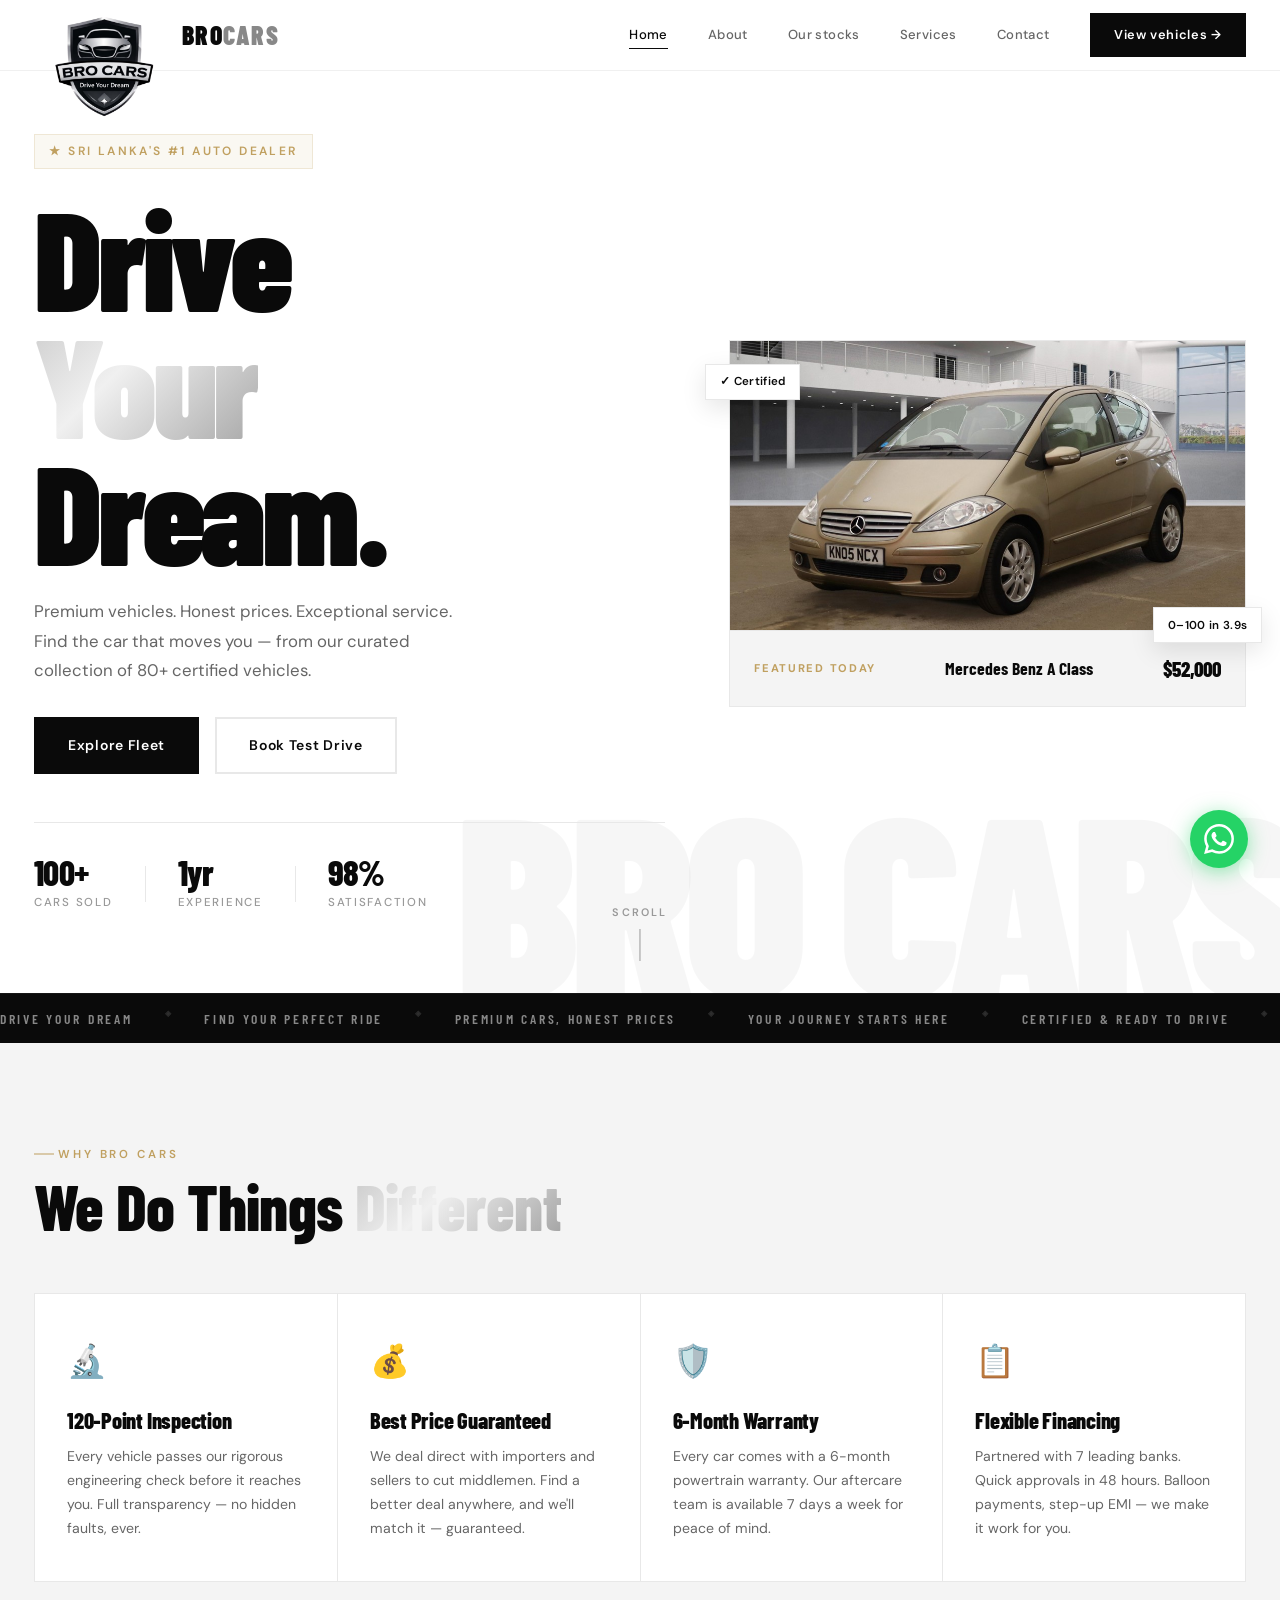
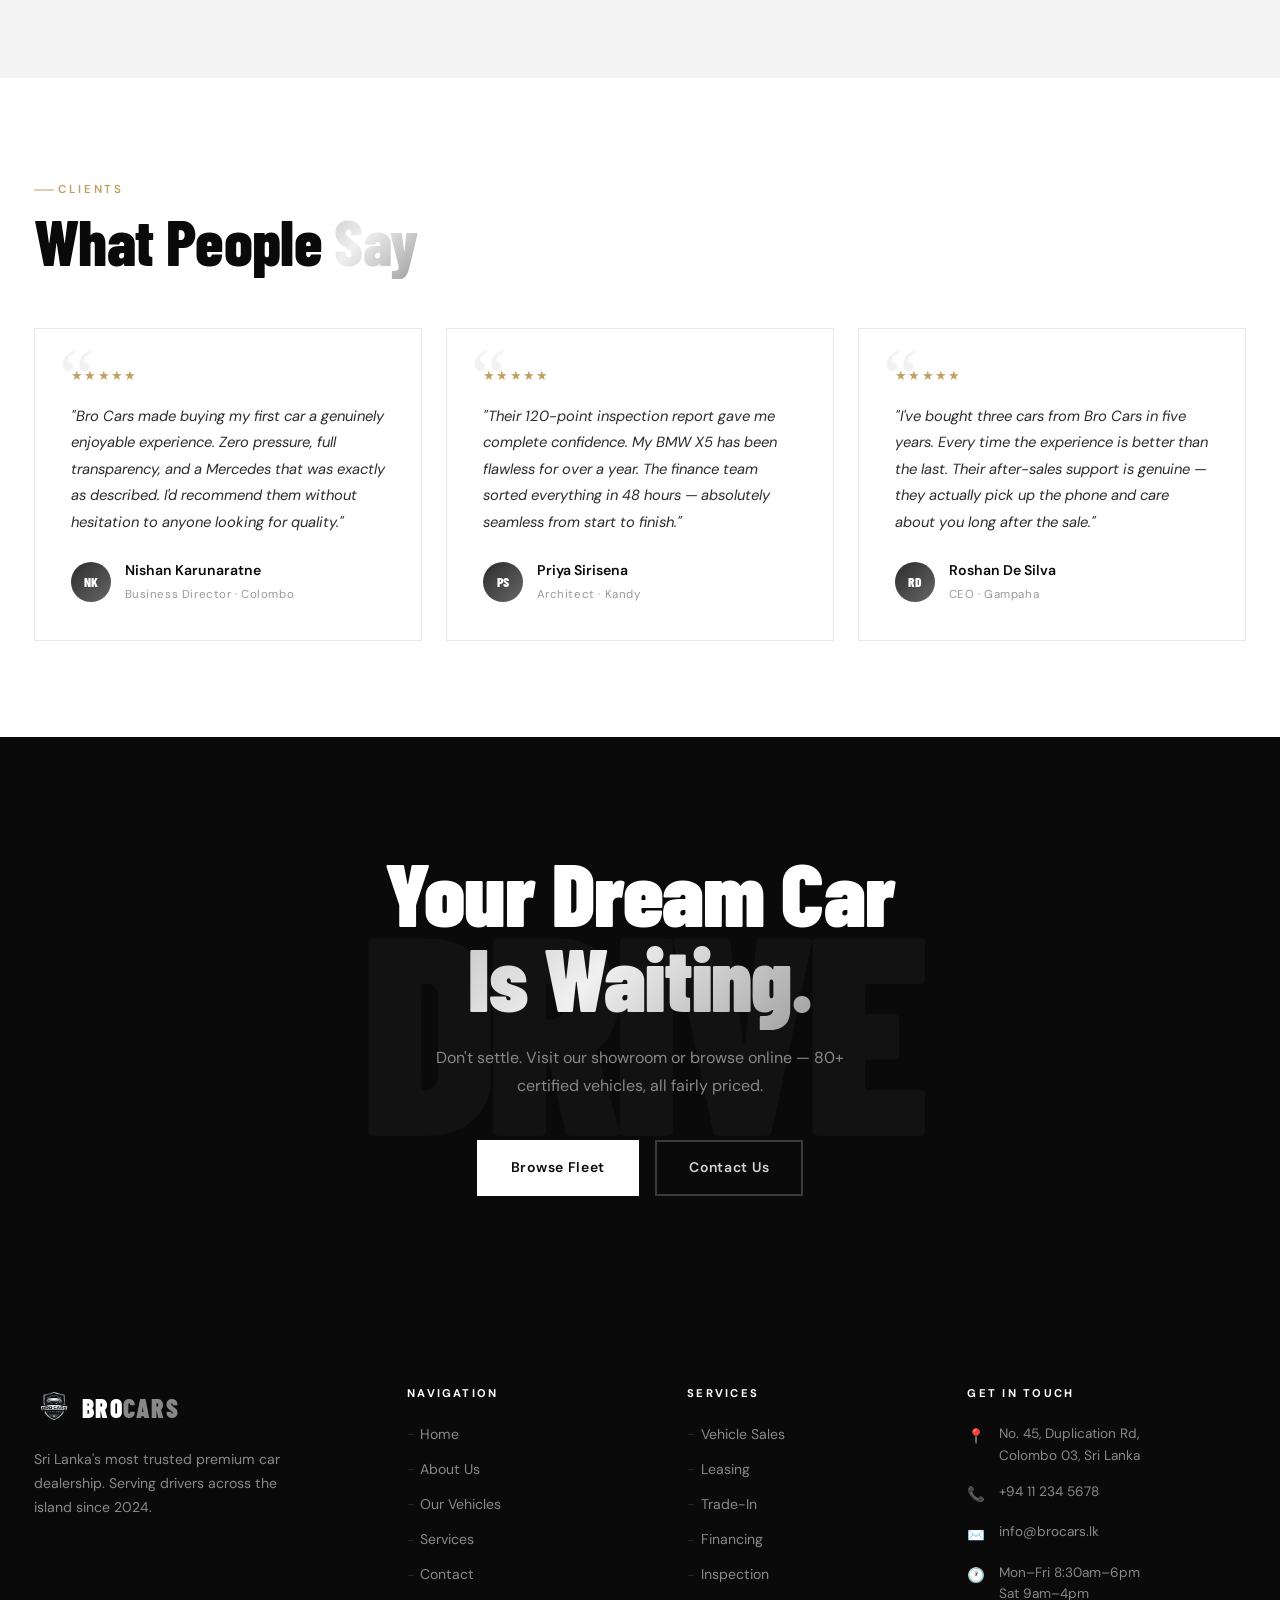
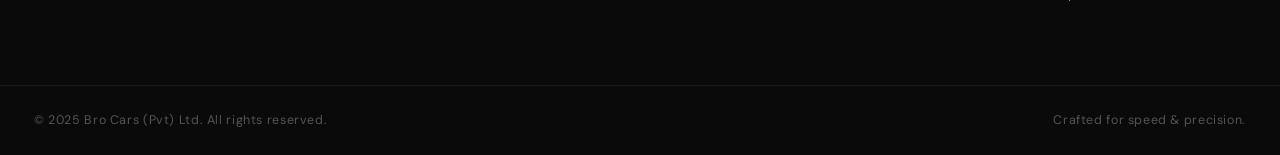
==== commit 3cd71c0a: "abc" ====
--- a/brocars/index.html
+++ b/brocars/index.html
@@ -20,7 +20,7 @@
       <span class="logo-text">BRO<span class="logo-accent">CARS</span></span>
     </a>
     <nav class="nav-links" id="navLinks">
-      <a href="index.html" class="nav-link active">Home</a>
+      <a href="index.html" class="nav-link ">Home</a>
       <a href="about.html" class="nav-link">About</a>
       <a href="cars.html" class="nav-link">Our stocks</a>
       <a href="services.html" class="nav-link">Services</a>
@@ -69,13 +69,13 @@
     <div class="hero-visual">
       <div class="hero-car-card">
         <div class="hero-car-img">
-         <img src="https://tse1.mm.bing.net/th/id/OIP.rnr0ZgmH_JO2a24IDHhF6AHaEK?rs=1&pid=ImgDetMain&o=7&rm=3" alt="Bro Cars" class="BMW M4 COMPETITION"/>
+         <img src="images/firstimg.jpeg" alt="Bro Cars" class="BMW M4 COMPETITION"/>
           <div class="hero-car-shine"></div>
         </div>
         <div class="hero-car-info">
           <div class="hero-car-badge">Featured Today</div>
-          <div class="hero-car-name">BMW M4 Competition</div>
-          <div class="hero-car-price">Rs. 28,500,000</div>
+          <div class="hero-car-name">Mercedes Benz A Class</div>
+          <div class="hero-car-price">$52,000</div>
         </div>
       </div>
       <div class="hero-float-tag hero-float-1">✓ Certified</div>
@@ -91,159 +91,26 @@
 <!-- ═══ MARQUEE STRIP ═══ -->
 <div class="marquee-strip">
   <div class="marquee-track">
-    <span>BMW</span><span>◈</span>
-    <span>Mercedes-Benz</span><span>◈</span>
-    <span>Audi</span><span>◈</span>
-    <span>Toyota</span><span>◈</span>
-    <span>Porsche</span><span>◈</span>
-    <span>Tesla</span><span>◈</span>
-    <span>Land Rover</span><span>◈</span>
-    <span>Lexus</span><span>◈</span>
-    <span>Volkswagen</span><span>◈</span>
-    <span>BMW</span><span>◈</span>
-    <span>Mercedes-Benz</span><span>◈</span>
-    <span>Audi</span><span>◈</span>
-    <span>Toyota</span><span>◈</span>
-    <span>Porsche</span><span>◈</span>
-    <span>Tesla</span><span>◈</span>
-    <span>Land Rover</span><span>◈</span>
-    <span>Lexus</span><span>◈</span>
-    <span>Volkswagen</span><span>◈</span>
+    <span>Drive Your Dream</span><span>◈</span>
+    <span>Find Your Perfect Ride</span><span>◈</span>
+    <span>Premium Cars, Honest Prices</span><span>◈</span>
+    <span>Your Journey Starts Here</span><span>◈</span>
+    <span>Certified & Ready to Drive</span><span>◈</span>
+    <span>Turn Heads on Every Road</span><span>◈</span>
+    <span>Experience Luxury Driving</span><span>◈</span>
+    <span>Own the Road Today</span><span>◈</span>
+    <span>Drive Your Dream</span><span>◈</span>
+    <span>Find Your Perfect Ride</span><span>◈</span>
+    <span>Premium Cars, Honest Prices</span><span>◈</span>
+    <span>Your Journey Starts Here</span><span>◈</span>
+    <span>Certified & Ready to Drive</span><span>◈</span>
+    <span>Turn Heads on Every Road</span><span>◈</span>
+    <span>Experience Luxury Driving</span><span>◈</span>
+    <span>Own the Road Today</span><span>◈</span>
   </div>
 </div>
 
-<!-- ═══ FEATURED CARS ═══ -->
-<section class="section" id="featured">
-  <div class="container">
-    <div class="section-header">
-      <div class="section-tag">Hand-Picked</div>
-      <h2 class="section-title">Featured <span class="text-silver">Vehicles</span></h2>
-      <p class="section-sub">Our top picks this week — fully certified, priced right, ready to drive.</p>
-    </div>
-    <div class="cars-grid">
-
-      <article class="car-card reveal">
-        <div class="car-img-box">
-          <div class="car-img-inner"><img src="images/peugo_1.jpeg"></div>
-          <div class="car-overlay">
-            <a href="contact.html" class="btn-overlay">Buy Now</a>
-          </div>
-          
-        </div>
-        <div class="car-info">
-          <div class="car-meta"><span class="car-year">2008</span><span class="car-type">SUV</span></div>
-          <h3 class="car-name">Peugeot 2008</h3>
-          <p class="car-desc">AMG Line · Burmester Audio · MBUX · Full leather interior with 22,000km.</p>
-          <div class="car-specs-row">
-            <span class="spec-tag">1.6L</span>
-            <span class="spec-tag">Manual</span>
-            <span class="spec-tag">22,000km</span>
-          </div>
-          <div class="car-footer">
-            <div class="car-price">Rs. 6,200,000</div>
-            <div class="car-actions-row">
-              <a href="cars.html" class="btn-card-ghost">Details</a>
-              <a href="contact.html" class="btn-card-primary">Buy Now</a>
-            </div>
-          </div>
-        </div>
-      </article>
-
-      <article class="car-card reveal">
-  <div class="car-img-box">
-    <div class="car-img-inner">
-      <img src="images/sold_1.jpeg" alt="Mercedes Benz A Class">
-    </div>
-
-    <div class="car-overlay">
-      <a href="contact.html" class="btn-overlay">Buy Now</a>
-    </div>
-
-  
-  </div>
-
-  <div class="car-info">
-
-    <div class="car-meta">
-      <span class="car-year">2008</span>
-      <span class="car-type">Hatchback</span>
-    </div>
-
-    <h3 class="car-name">Mercedes-Benz A-Class</h3>
-
-    <p class="car-desc">
-      Compact luxury hatchback · Automatic transmission · Premium interior · Smooth city performance.
-    </p>
-
-    <div class="car-specs-row">
-      <span class="spec-tag">1.6L</span>
-      <span class="spec-tag">FWD</span>
-      <span class="spec-tag">82,000km</span>
-    </div>
-
-    <div class="car-footer">
-      <div class="car-price">Rs. 6,500,000</div>
-
-      <div class="car-actions-row">
-        <a href="cars.html" class="btn-card-ghost">Details</a>
-        <a href="contact.html" class="btn-card-primary">Buy Now</a>
-      </div>
-    </div>
-
-  </div>
-</article>
-
-
-      <article class="car-card reveal">
-  <div class="car-img-box">
-    <div class="car-img-inner">
-      <img src="images/sold_2.jpeg" alt="Range Rover Evoque">
-    </div>
-
-    <div class="car-overlay">
-      <a href="contact.html" class="btn-overlay">Buy Now</a>
-    </div>
-
-    
-  </div>
-
-  <div class="car-info">
-
-    <div class="car-meta">
-      <span class="car-year">2017</span>
-      <span class="car-type">SUV</span>
-    </div>
-
-    <h3 class="car-name">Range Rover Evoque</h3>
-
-    <p class="car-desc">
-      Luxury compact SUV · Terrain Response system · Premium leather interior · Advanced safety features.
-    </p>
-
-    <div class="car-specs-row">
-      <span class="spec-tag">2.0L Turbo</span>
-      <span class="spec-tag">AWD</span>
-      <span class="spec-tag">48,000km</span>
-    </div>
-
-    <div class="car-footer">
-      <div class="car-price">Rs. 21,500,000</div>
-
-      <div class="car-actions-row">
-        <a href="cars.html" class="btn-card-ghost">Details</a>
-        <a href="contact.html" class="btn-card-primary">Buy Now</a>
-      </div>
-    </div>
-
-  </div>
-</article>
-
-    </div>
-    <div class="section-cta">
-      <a href="cars.html" class="btn-primary">View All Cars →</a>
-    </div>
-  </div>
-</section>
+
 
 <!-- ═══ WHY CHOOSE US ═══ -->
 <section class="section why-section">
--- a/brocars/style.css
+++ b/brocars/style.css
@@ -351,6 +351,8 @@
   overflow: hidden;
   padding-top: 70px;
 }
+
+
 .hero-bg-text {
   position: absolute;
   bottom: -2rem; right: -1rem;
@@ -465,7 +467,7 @@
   background: linear-gradient(90deg, transparent, var(--silver), transparent);
 }
 .hero-car-img {
-  aspect-ratio: 4/3;
+  
   display: flex;
   align-items: center;
   justify-content: center;
@@ -648,6 +650,50 @@
   text-transform: uppercase;
   padding: 0.25rem 0.6rem;
 }
+/* Coming Soon Card */
+.coming-soon {
+  position: relative;
+}
+
+/* Blur the vehicle image */
+.coming-soon img {
+  filter: blur(3px) brightness(0.7);
+}
+
+/* Dark overlay */
+.coming-soon .car-img-box::after {
+  content: "";
+  position: absolute;
+  inset: 0;
+  background: rgba(0,0,0,0.35);
+}
+
+/* Coming Soon text highlight */
+.coming-soon .car-badge {
+  background: #ff3b30;
+  color: #fff;
+  font-weight: 700;
+  letter-spacing: 1px;
+}
+
+/* Disable buttons */
+.coming-soon button {
+  display: none;
+}
+
+/* Center big Coming Soon text */
+.coming-soon::before {
+  content: "COMING SOON";
+  position: absolute;
+  top: 45%;
+  left: 50%;
+  transform: translate(-50%, -50%);
+  color: white;
+  font-size: 20px;
+  font-weight: 700;
+  letter-spacing: 2px;
+  z-index: 5;
+}
 .new-badge { background: #1a6b3c; }
 .eco-badge { background: #1a5b6b; }
 .car-info { padding: 1.25rem; }
@@ -691,6 +737,7 @@
   border: 1px solid var(--light);
   padding: 0.2rem 0.55rem;
 }
+
 .car-footer {
   display: flex;
   align-items: center;
@@ -1389,6 +1436,7 @@
   overflow: hidden;
 }
 .map-wrap iframe { width: 100%; height: 100%; border: none; display: block; }
+
 
 /* ═══ FOOTER ═══ */
 .footer { background: var(--black); }
@@ -1540,7 +1588,7 @@
   .service-card { flex-direction: column; gap: 1rem; padding: 2rem; }
   .why-grid { grid-template-columns: 1fr; }
   .form-row { grid-template-columns: 1fr; }
-  .footer-grid { grid-template-columns: 1fr; }
+  .footer-grid { grid-template-columns: 1fr 1fr; }
   .footer-bottom .container { flex-direction: column; gap: 0.5rem; text-align: center; }
   .hero-stats { gap: 1rem; flex-wrap: wrap; }
   .stats-grid { grid-template-columns: repeat(2, 1fr); }
@@ -1553,7 +1601,6 @@
 @media (max-width: 400px) {
   .team-grid { grid-template-columns: 1fr; }
 }
-
 /* ── WHATSAPP FLOAT BUTTON ── */
 .whatsapp-float {
   position: fixed;
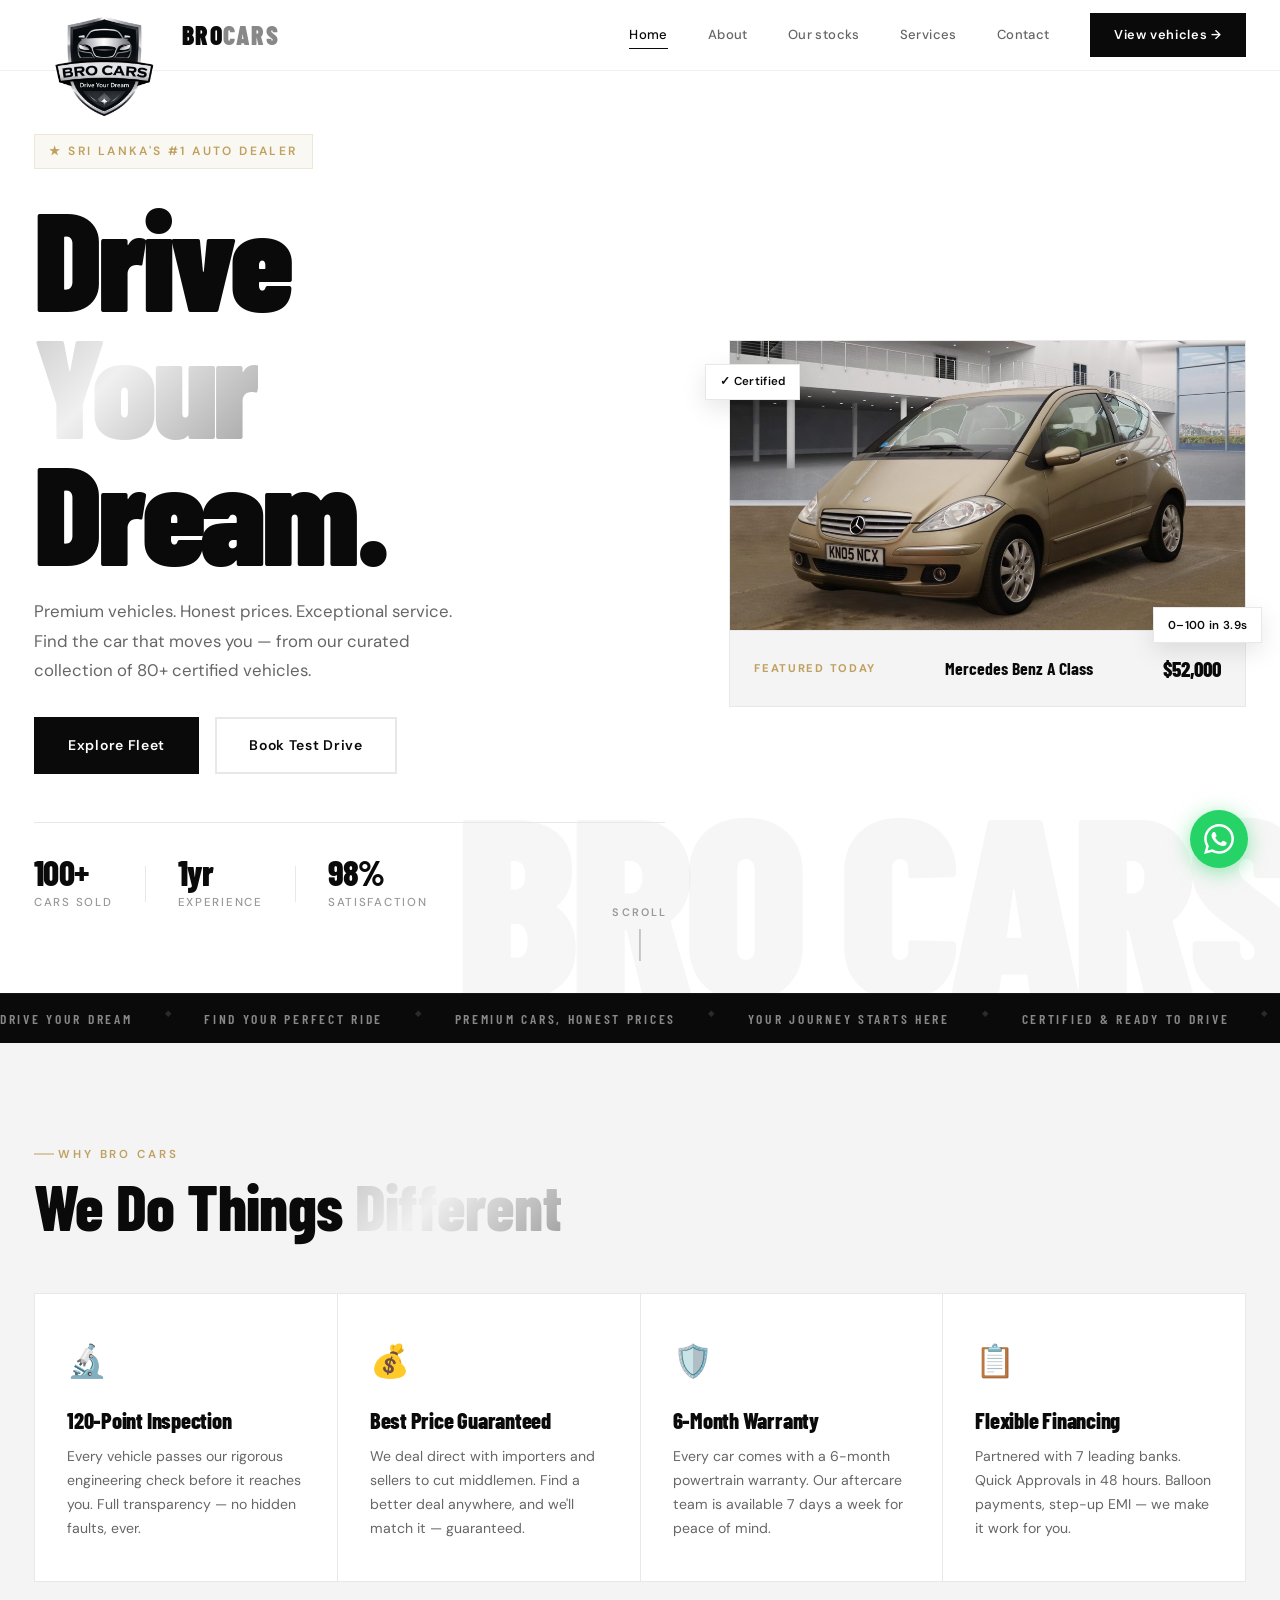
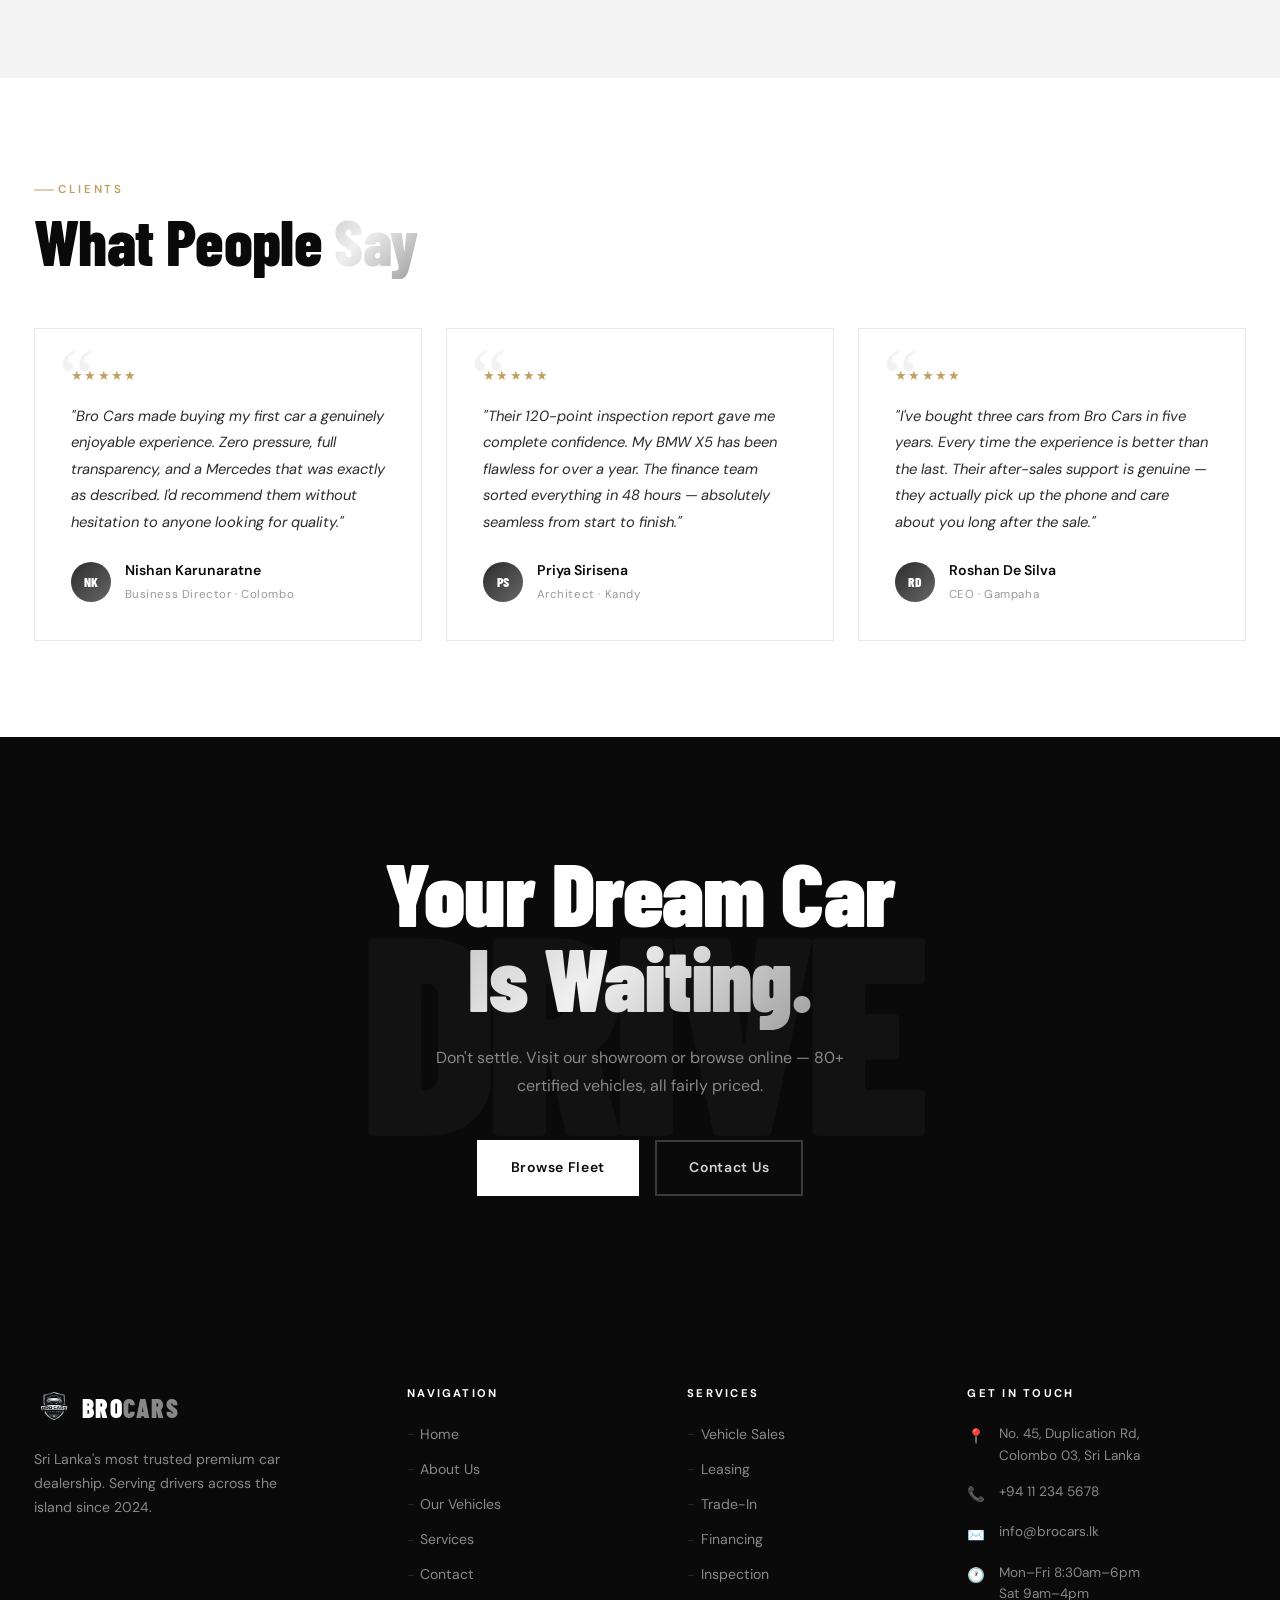
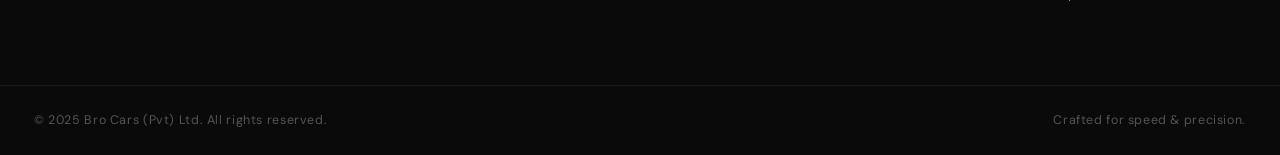
==== commit 444b493a: "abc" ====
--- a/brocars/index.html
+++ b/brocars/index.html
@@ -138,7 +138,7 @@
       <div class="why-card reveal">
         <div class="why-icon">📋</div>
         <h3>Flexible Financing</h3>
-        <p>Partnered with 7 leading banks. Quick approvals in 48 hours. Balloon payments, step-up EMI — we make it work for you.</p>
+        <p>Partnered with 7 leading banks. Quick Approvals in 48 hours. Balloon payments, step-up EMI — we make it work for you.</p>
       </div>
     </div>
   </div>
